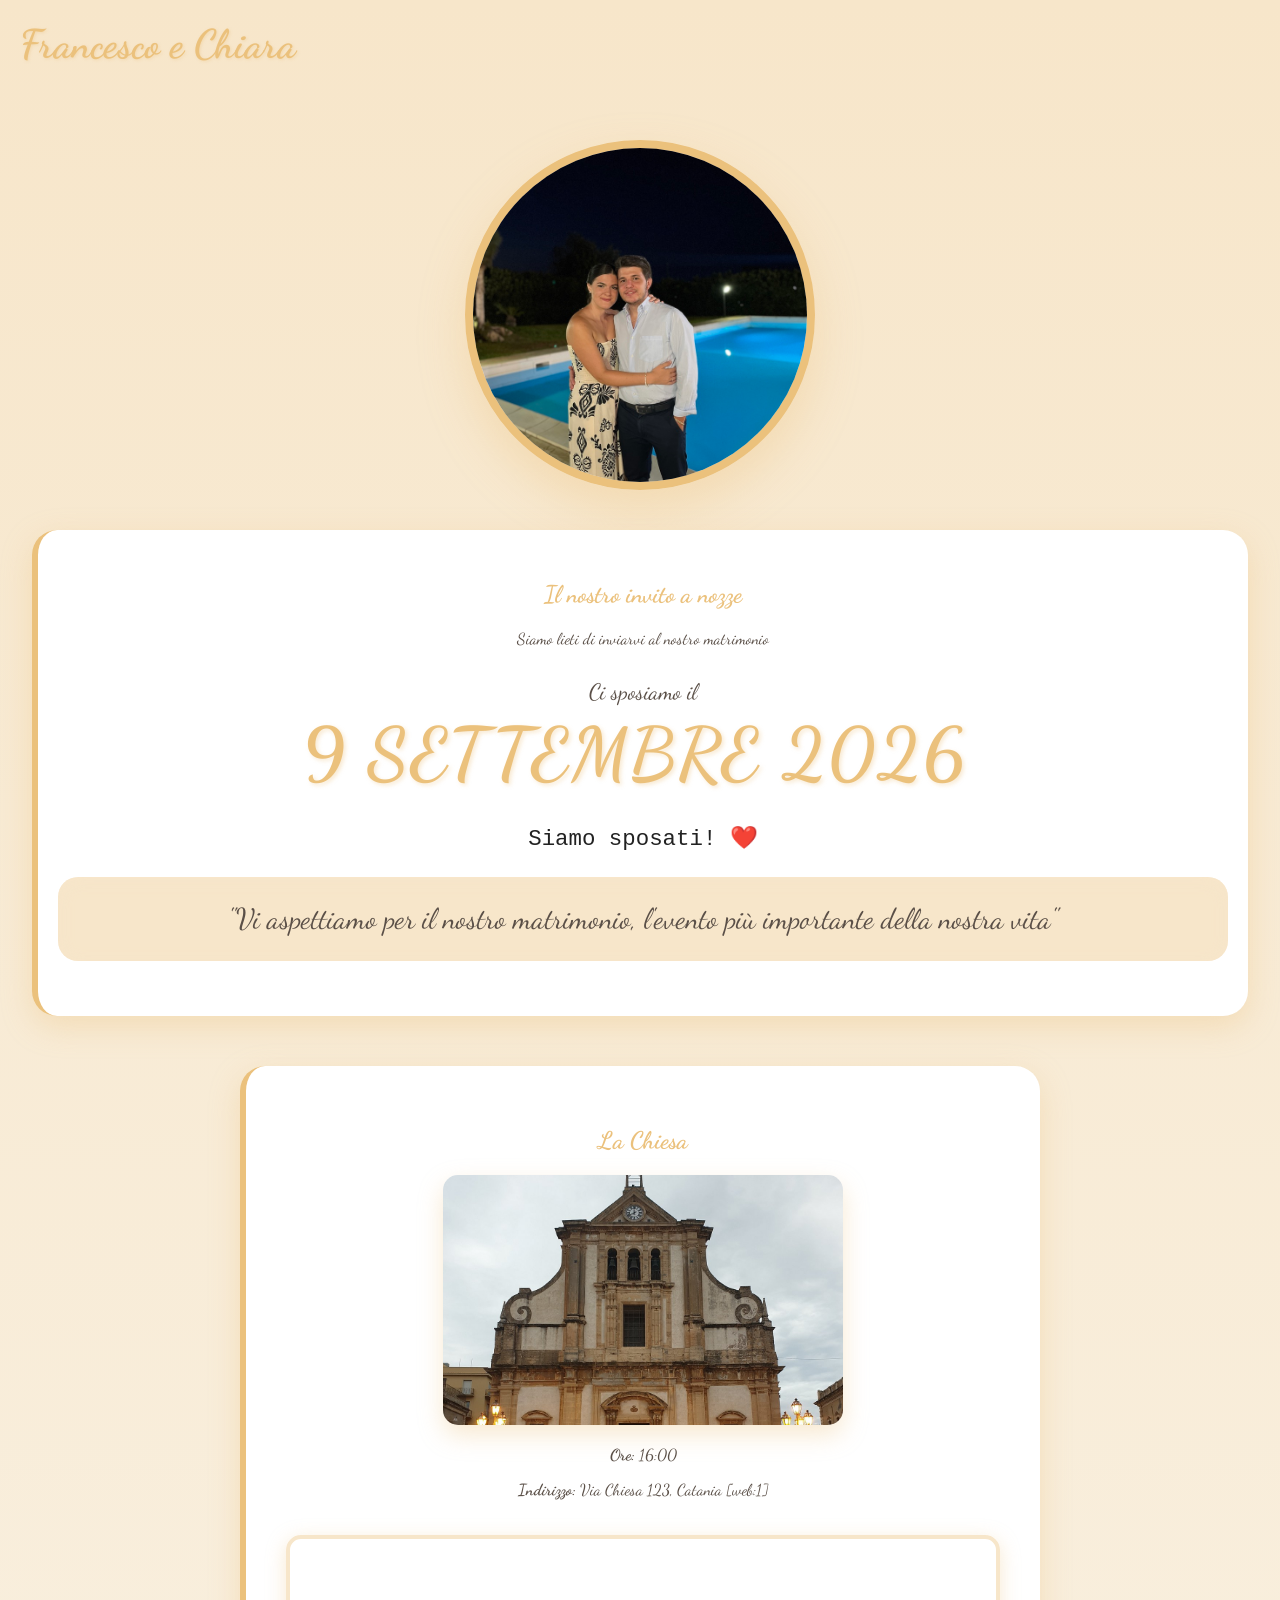
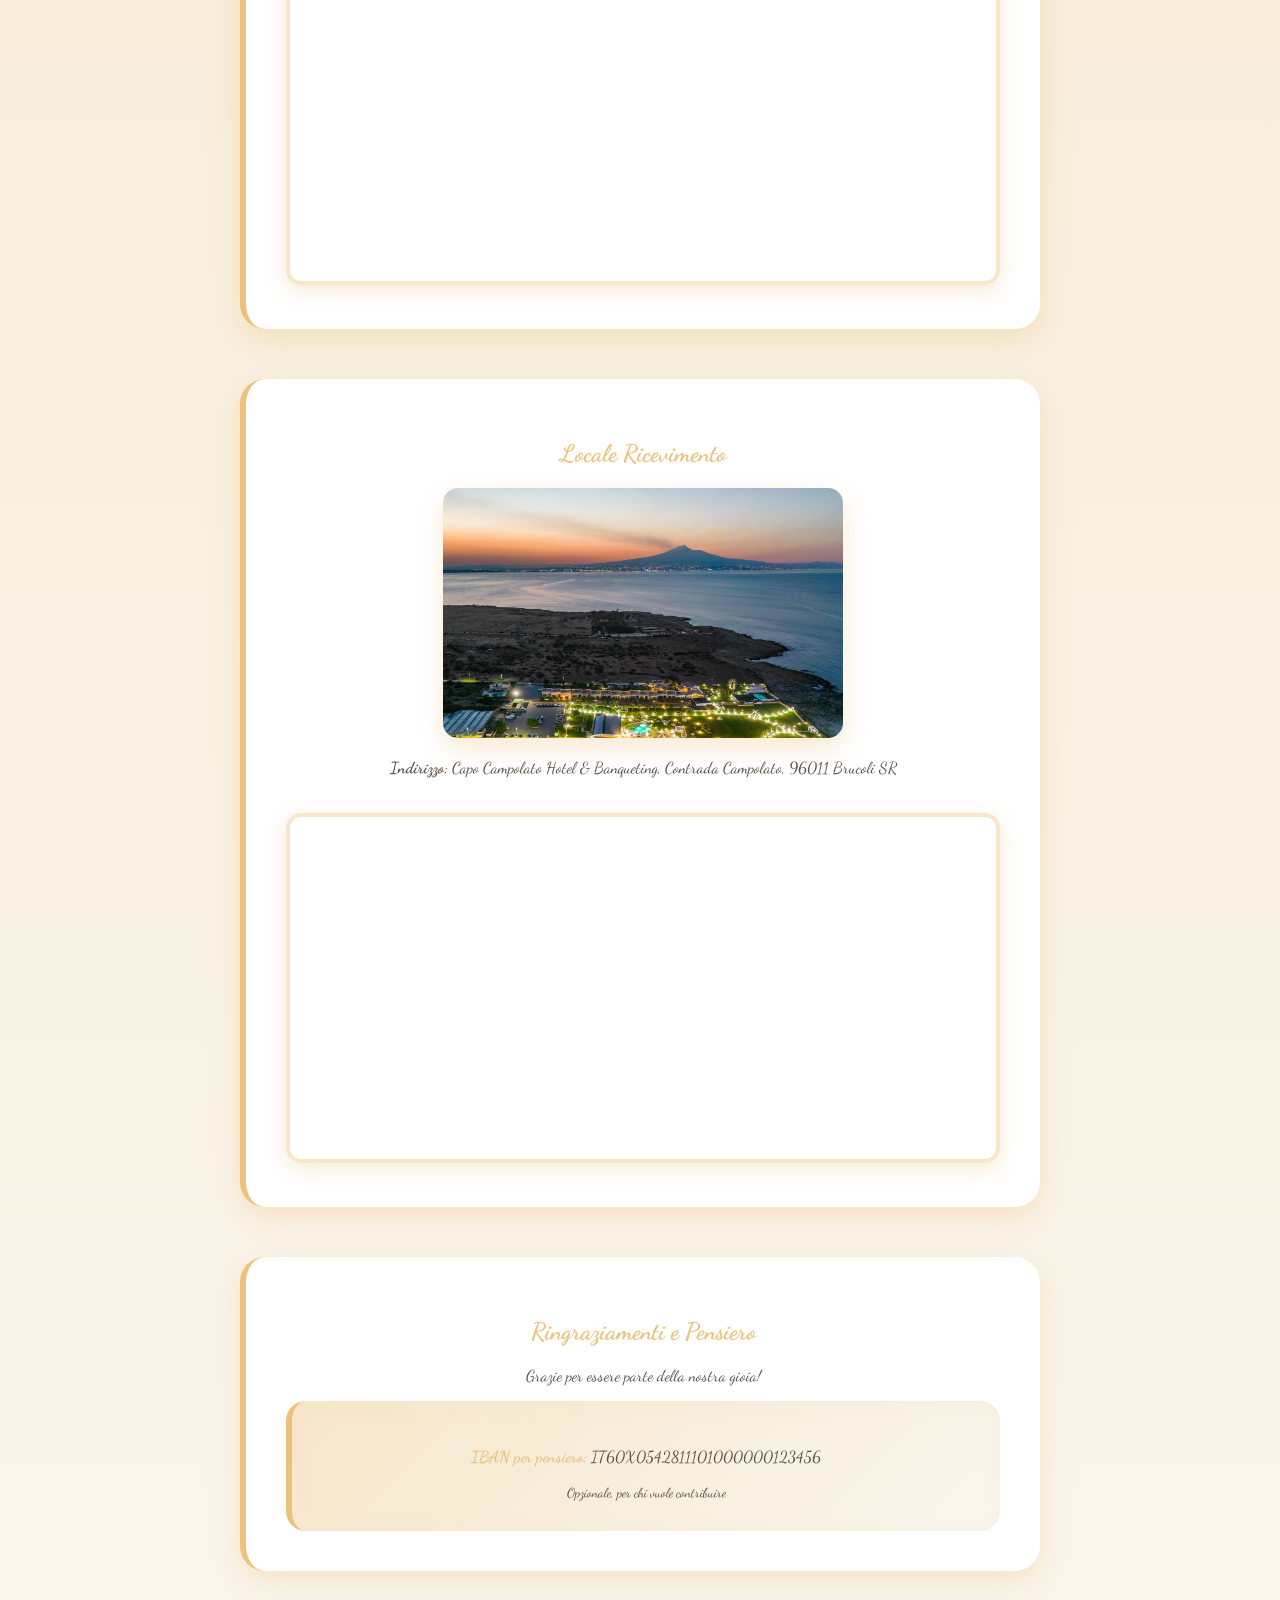
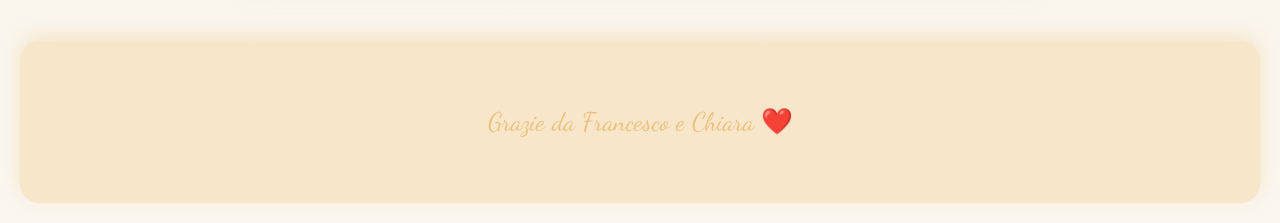
==== index.html @ 169781fb "fixato il countdown" ====
<!DOCTYPE html>
<html lang="it">
<head>
    <meta charset="UTF-8">
    <meta name="viewport" content="width=device-width, initial-scale=1.0">
    <title>Francesco & Chiara - Matrimonio 9 Settembre 2026</title>
    <link rel="stylesheet" href="css/style.css">
    <link href="https://fonts.googleapis.com/css2?family=Dancing+Script:wght@400;700&display=swap" rel="stylesheet">
</head>
<body>


    <!-- Header -->
    <header>
        <h1 class="names">Francesco e Chiara</h1>
        <img src="images/frachia.jpg" alt="Francesco e Chiara" class="hero-photo">
    </header>

    <!-- Invito -->
<section class="invito">
    <h2>Il nostro invito a nozze</h2>
    <p>Siamo lieti di inviarvi al nostro matrimonio</p>
    <div class="data-grande">
        <p class="data-main">Ci sposiamo il</p>
        <p class="data-evidenza">9 SETTEMBRE 2026</p>
    </div><div id="countdown-container" class="countdown-dark"></div>
</div>

    <p class="frase-effetto">"Vi aspettiamo per il nostro matrimonio, l'evento più importante della nostra vita"</p>
</section>

    <!-- Chiesa -->
    <section class="luogo">
        <h2>La Chiesa</h2>
        <img src="images/chiesaMadre.jpg" alt="Chiesa">
        <p><strong>Ore:</strong> 16:00</p> <!-- Cambia orario -->
        <p><strong>Indirizzo:</strong> Via Chiesa 123, Catania [web:1]</p>
        <iframe 
            src="https://www.google.com/maps/embed?pb=!1m18!1m12!1m3!1d3146.105!2d15.2196319!3d37.2299357!2m3!1f0!2f0!3f0!3m2!1i1024!2i768!4f13.1!3m3!1m2!1s0x1313c5a079e76727%3A0xaf90d38b91478a3b!2sDuomo%20di%20Augusta!5e0!3m2!1sit!2sit!4v1737560000000!5m2!1sit!2sit" 
            class="map" 
            allowfullscreen="" 
            loading="lazy" 
            referrerpolicy="no-referrer-when-downgrade">
        </iframe>
    </section>

    <!-- Ricevimento -->
<section class="luogo">
    <h2>Locale Ricevimento</h2>
    <img src="images/locale.png" alt="Capo Campolato Brucoli">
    <p><strong>Indirizzo:</strong> Capo Campolato Hotel & Banqueting, Contrada Campolato, 96011 Brucoli SR</p>
    <iframe 
    src="https://www.google.com/maps/embed?pb=!1m18!1m12!1m3!1d3159.845!2d15.21523!3d37.23782!2m3!1f0!2f0!3f0!3m2!1i1024!2i768!4f13.1!3m3!1m2!1s0x13132f5a5f8b2d3f%3A0xabcdef1234567890!2sContrada%20Campolato%2C%2096011%20Brucoli%20SR!5e0!3m2!1sit!2sit!4v1737563200000!5m2!1sit!2sit" 
    class="map" 
    allowfullscreen="" 
    loading="lazy" 
    referrerpolicy="no-referrer-when-downgrade">
</iframe>

</section>

    <!-- IBAN -->
    <section class="iban-section">
        <h2>Ringraziamenti e Pensiero</h2>
        <p>Grazie per essere parte della nostra gioia!</p>
        <div class="iban-box">
            <p><strong>IBAN per pensiero:</strong> IT60X0542811101000000123456</p> <!-- Il tuo IBAN -->
            <small>Opzionale, per chi vuole contribuire</small>
        </div>
    </section>

    <footer>
        <p>Grazie da Francesco e Chiara ❤️</p>
    </footer>

    <script src="js/script.js"></script>
</body>
</html>
---- css/style.css ----
:root {
  --primary-gold: #EBC17C;
  --champagne-bg: #F7E6CA;
  --white-pure: #FFFFFF;
  --neutral-light: #FAF7F0;
  --shadow-gold: rgba(235,193,124,0.35);
  --dark-gold: #B8945F;
  --text-dark: #5A4F47;

  /* Countdown dark (stile digitale) */
  --cd-bg: #0f1418;
  --cd-card: #1a2127;
  --cd-card-top: #202a31;
  --cd-line: rgba(255,255,255,0.10);
  --cd-text: #f3f6f8;
  --cd-muted: rgba(243,246,248,0.75);
  --cd-shadow: rgba(0,0,0,0.45);
}

* { box-sizing: border-box; }

body {
  font-family: 'Dancing Script', cursive;
  text-align: center;
  background: linear-gradient(to bottom, var(--champagne-bg), var(--neutral-light));
  margin: 0;
  padding: 20px;
  color: var(--text-dark);
}

/* Header */
.names {
  position: absolute;
  top: 20px;
  left: 20px;
  font-size: 2.5em;
  color: var(--primary-gold);
  margin: 0;
  text-shadow: 1px 1px 3px var(--shadow-gold);
}

.hero-photo {
  width: 350px;
  height: 350px;
  aspect-ratio: 1 / 1;
  object-fit: cover;
  object-position: center center;
  border-radius: 50%;
  border: 8px solid var(--primary-gold);
  box-shadow: 0 20px 45px var(--shadow-gold);
  margin: 120px auto 40px;
  display: block;
}

/* Sections */
section {
  margin: 50px auto;
  padding: 40px;
  background: var(--white-pure);
  border-radius: 25px;
  box-shadow: 0 10px 30px var(--shadow-gold);
  max-width: 800px;
  border-left: 6px solid var(--primary-gold);
}

h1, h2 {
  color: var(--primary-gold);
  font-weight: 700;
}

.invito {
  max-width: 95vw;
  padding: 30px 20px;
  margin: 0 auto;
  overflow-wrap: break-word;
}

/* Frase */
.frase-effetto {
  font-size: 1.8em;
  color: var(--text-dark);
  background: var(--champagne-bg);
  padding: 25px;
  border-radius: 20px;
  margin: 25px 0;
  box-shadow: inset 0 3px 15px rgba(247,230,202,0.4);
}

/* Data grande */
.data-grande { margin: 30px 0; }

.data-main {
  font-size: 1.4em;
  margin: 0 0 10px 0;
  color: var(--text-dark);
}

.data-evidenza {
  font-size: clamp(2.2em, 7.5vw, 4.5em);
  font-weight: 700;
  color: var(--primary-gold);
  margin: 0;
  text-shadow: 2px 2px 4px var(--shadow-gold);
  letter-spacing: 2px;
  line-height: 1.1;
  max-width: 90vw;
}

/* Map + immagini luoghi */
.map {
  width: 100%;
  height: 350px;
  border: 4px solid var(--champagne-bg);
  border-radius: 15px;
  margin-top: 20px;
  box-shadow: 0 5px 20px var(--shadow-gold);
}

.luogo img {
  width: 100%;
  max-width: 400px;
  height: 250px;
  object-fit: cover;
  object-position: top;
  border-radius: 15px;
  box-shadow: 0 10px 25px var(--shadow-gold);
  margin: 20px auto;
  display: block;
}

/* IBAN */
.iban-box {
  background: linear-gradient(135deg, var(--champagne-bg), var(--neutral-light));
  padding: 30px;
  border-radius: 20px;
  border-left: 6px solid var(--primary-gold);
  box-shadow: inset 0 3px 15px rgba(247,230,202,0.5);
}
.iban-box strong { color: var(--primary-gold); }

/* Footer */
footer {
  margin-top: 70px;
  padding: 40px;
  color: var(--primary-gold);
  font-size: 1.6em;
  background: var(--champagne-bg);
  border-radius: 20px;
  box-shadow: 0 -5px 20px var(--shadow-gold);
}

/* Bottoni generici */
button {
  padding: 18px 45px;
  background: linear-gradient(135deg, var(--primary-gold), var(--dark-gold));
  color: var(--white-pure);
  border: none;
  border-radius: 12px;
  font-size: 1.3em;
  cursor: pointer;
  box-shadow: 0 8px 25px var(--shadow-gold);
  transition: all 0.3s ease;
  font-family: inherit;
}
button:hover {
  transform: translateY(-3px);
  box-shadow: 0 12px 35px var(--shadow-gold);
}

/* ===================== */
/* COUNTDOWN DIGITALE DARK */
/* ===================== */

.countdown-dark {
  display: flex;
  justify-content: center;
  align-items: flex-start;
  gap: 26px;
  margin: 28px auto 8px;
  flex-wrap: wrap;
}

.cd-unit {
  text-align: center;
  min-width: 120px;
}

.cd-label {
  margin-top: 10px;
  font-family: "Courier New", monospace;
  letter-spacing: 2px;
  font-size: 0.95em;
  color: var(--cd-muted);
  text-transform: uppercase;
}

.cd-card {
  width: clamp(120px, 22vw, 170px);
  height: clamp(90px, 15vw, 120px);
  background: var(--cd-card);
  border-radius: 10px;
  box-shadow: 0 14px 30px var(--cd-shadow);
  position: relative;
  overflow: hidden;
  border: 1px solid rgba(255,255,255,0.06);
}

.cd-card::after{
  content: "";
  position: absolute;
  left: 10px;
  right: 10px;
  top: 50%;
  height: 2px;
  background: var(--cd-line);
  transform: translateY(-1px);
  border-radius: 2px;
}

/* top/bottom halves */
.cd-half {
  height: 50%;
  overflow: hidden;
  position: relative;
  display: block;
}

.cd-top { background: linear-gradient(to bottom, var(--cd-card-top), var(--cd-card)); }
.cd-bottom { background: var(--cd-card); }

/* numero: stesso testo in entrambe, “tagliato” a metà */
.cd-num {
  position: absolute;
  left: 50%;
  transform: translateX(-50%);
  font-family: "Courier New", monospace;
  font-weight: 900;
  font-variant-numeric: tabular-nums;
  color: var(--cd-text);
  text-shadow: 0 2px 0 rgba(0,0,0,0.55);
  font-size: clamp(48px, 9vw, 72px);
  line-height: 1;
  white-space: nowrap;
}

.cd-top .cd-num {
  top: 100%;                 /* centro “virtuale” del box */
  transform: translate(-50%, -50%);
}

.cd-bottom .cd-num {
  top: 0%;
  transform: translate(-50%, -50%);
}

/* separatore tipo “:” */
.cd-sep {
  font-family: "Courier New", monospace;
  font-weight: 900;
  font-size: clamp(36px, 6vw, 52px);
  color: rgba(255,255,255,0.35);
  line-height: 1;
  padding-top: 26px;
  user-select: none;
}

@media (max-width: 768px) {
  .names { position: static; margin-bottom: 25px; font-size: 2.2em; }
  section { padding: 30px 20px; margin: 35px 15px; }
  .countdown-dark { gap: 16px; }
  .cd-unit { min-width: 140px; }
  .cd-sep { display: none; } /* su mobile spesso meglio senza separatori */
}
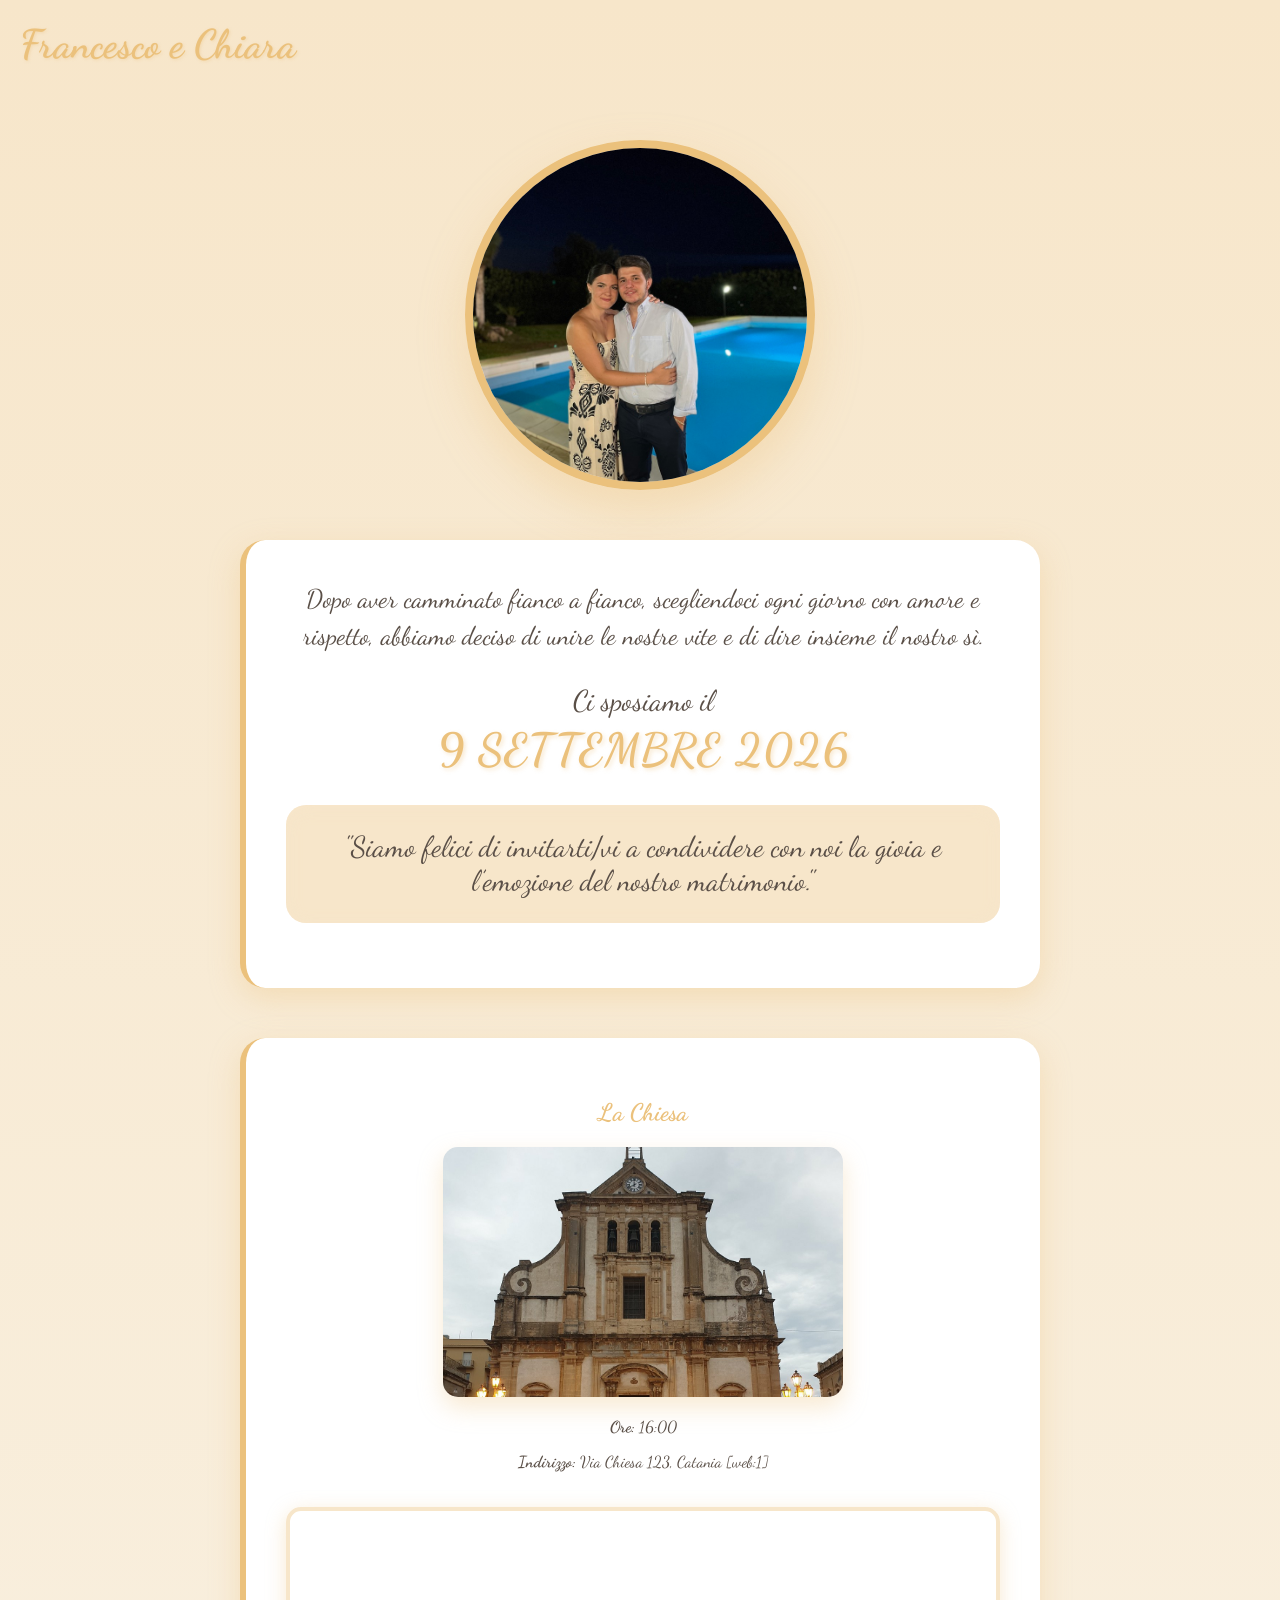
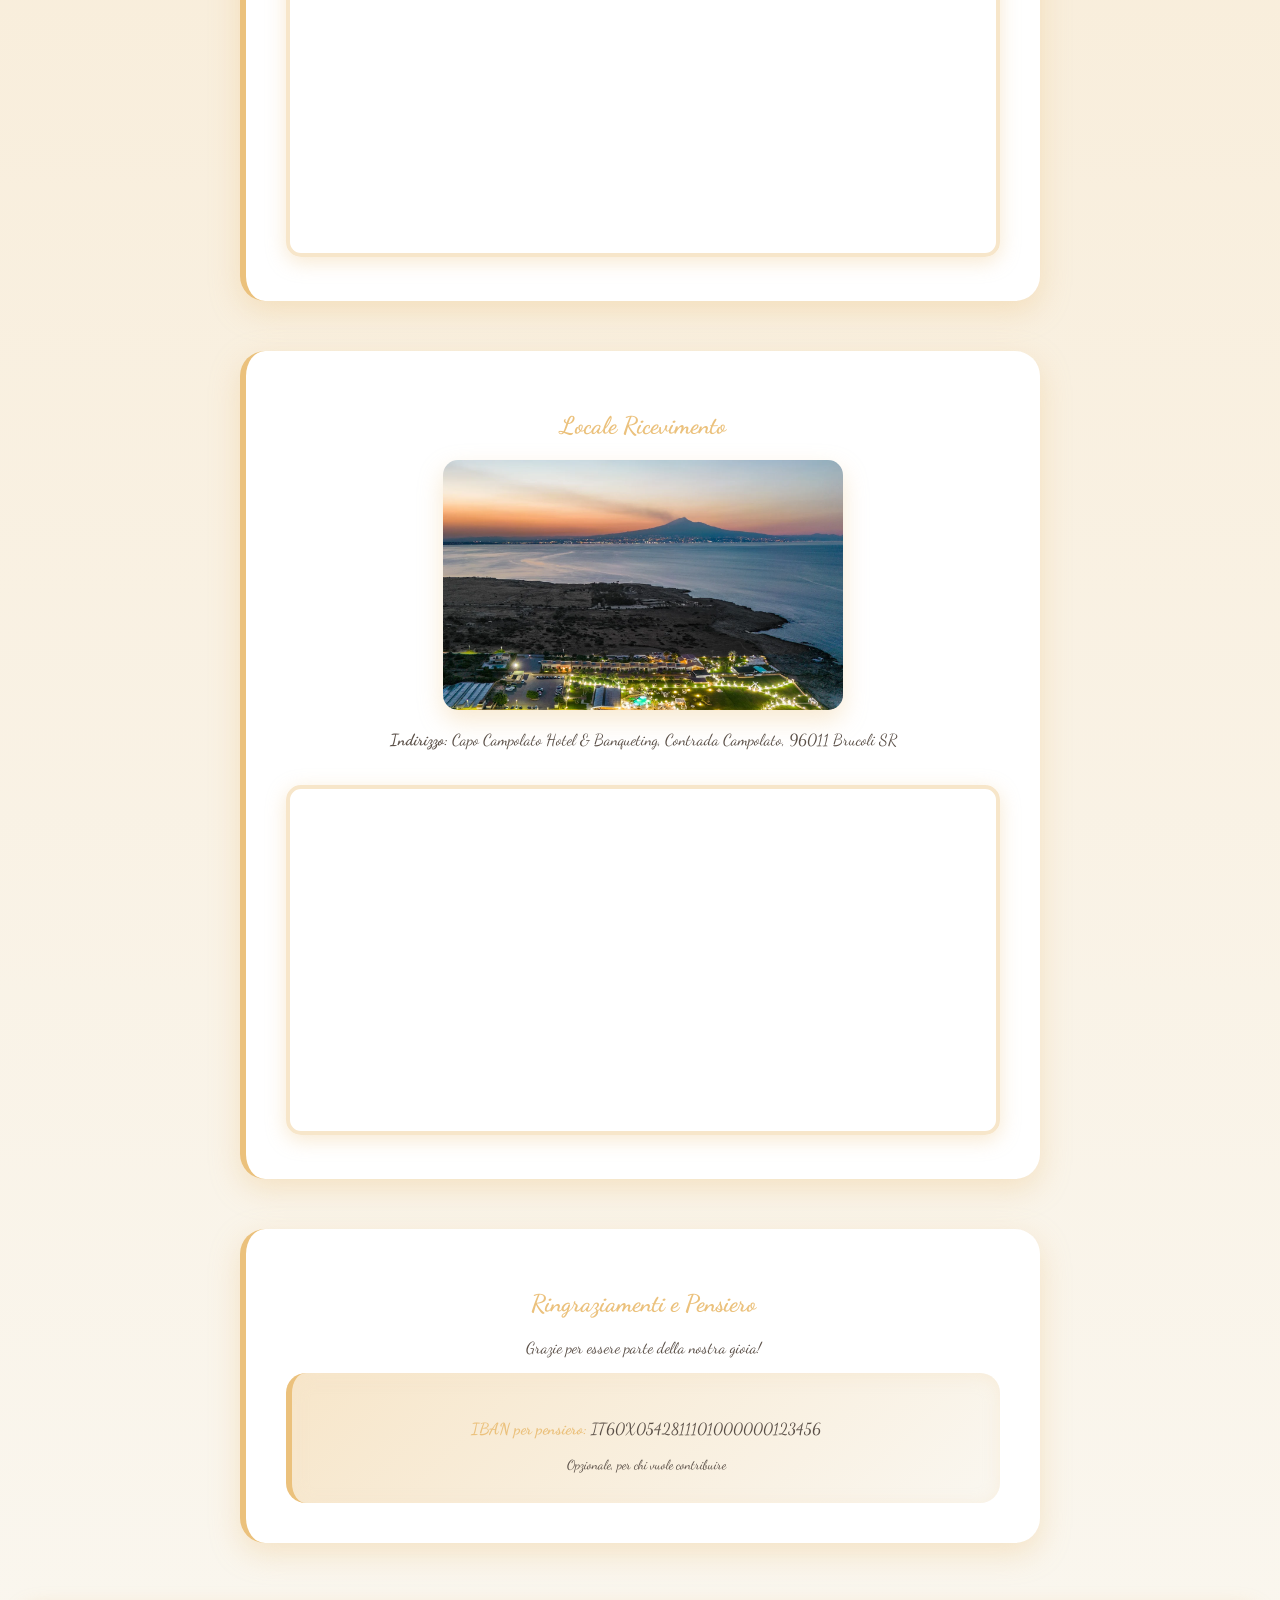
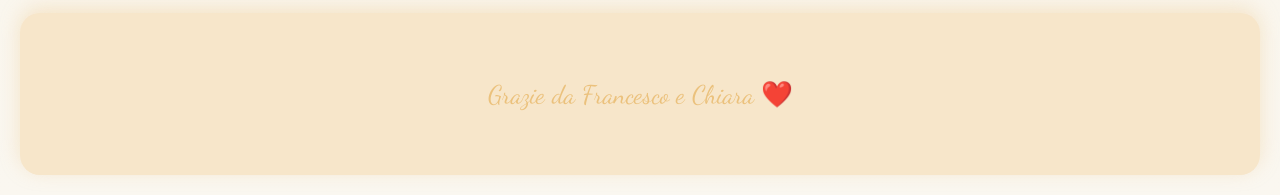
==== commit 805c04db: "rimosso il coiunt down e sistemato il test o" ====
--- a/index.html
+++ b/index.html
@@ -18,15 +18,18 @@
 
     <!-- Invito -->
 <section class="invito">
-    <h2>Il nostro invito a nozze</h2>
-    <p>Siamo lieti di inviarvi al nostro matrimonio</p>
+    <p>Dopo aver camminato fianco a fianco,
+scegliendoci ogni giorno con amore e rispetto,
+abbiamo deciso di unire le nostre vite
+e di dire insieme il nostro sì.
+</p>
     <div class="data-grande">
         <p class="data-main">Ci sposiamo il</p>
         <p class="data-evidenza">9 SETTEMBRE 2026</p>
-    </div><div id="countdown-container" class="countdown-dark"></div>
 </div>
 
-    <p class="frase-effetto">"Vi aspettiamo per il nostro matrimonio, l'evento più importante della nostra vita"</p>
+    <p class="frase-effetto">"Siamo felici di invitarti/vi a condividere con noi
+la gioia e l’emozione del nostro matrimonio."</p>
 </section>
 
     <!-- Chiesa -->
--- a/css/style.css
+++ b/css/style.css
@@ -6,15 +6,6 @@
   --shadow-gold: rgba(235,193,124,0.35);
   --dark-gold: #B8945F;
   --text-dark: #5A4F47;
-
-  /* Countdown dark (stile digitale) */
-  --cd-bg: #0f1418;
-  --cd-card: #1a2127;
-  --cd-card-top: #202a31;
-  --cd-line: rgba(255,255,255,0.10);
-  --cd-text: #f3f6f8;
-  --cd-muted: rgba(243,246,248,0.75);
-  --cd-shadow: rgba(0,0,0,0.45);
 }
 
 * { box-sizing: border-box; }
@@ -68,11 +59,30 @@
   font-weight: 700;
 }
 
-.invito {
-  max-width: 95vw;
-  padding: 30px 20px;
-  margin: 0 auto;
+/* Invito: se vuoi uguale alle altre sezioni, puoi anche cancellare questo blocco */
+.invito{
+  max-width: 800px;     /* uguale a section */
+  margin: 50px auto;    /* uguale a section */
+  padding: 40px;        /* uguale a section */
   overflow-wrap: break-word;
+}
+/* Prima frase dell’invito più grande */
+.invito > p:first-of-type {
+  font-size: clamp(1.15em, 2.2vw, 1.6em);
+  line-height: 1.45;
+  margin-top: 0;
+  margin-bottom: 22px;
+}
+
+.invito .data-main {
+  font-size: clamp(1.3em, 2.6vw, 1.8em);
+  margin-bottom: 8px;
+}
+
+/* Giorno più piccolo */
+.invito .data-evidenza {
+  font-size: clamp(1.6em, 4.6vw, 2.8em);
+  letter-spacing: 1px;
 }
 
 /* Frase */
@@ -167,107 +177,8 @@
   box-shadow: 0 12px 35px var(--shadow-gold);
 }
 
-/* ===================== */
-/* COUNTDOWN DIGITALE DARK */
-/* ===================== */
-
-.countdown-dark {
-  display: flex;
-  justify-content: center;
-  align-items: flex-start;
-  gap: 26px;
-  margin: 28px auto 8px;
-  flex-wrap: wrap;
-}
-
-.cd-unit {
-  text-align: center;
-  min-width: 120px;
-}
-
-.cd-label {
-  margin-top: 10px;
-  font-family: "Courier New", monospace;
-  letter-spacing: 2px;
-  font-size: 0.95em;
-  color: var(--cd-muted);
-  text-transform: uppercase;
-}
-
-.cd-card {
-  width: clamp(120px, 22vw, 170px);
-  height: clamp(90px, 15vw, 120px);
-  background: var(--cd-card);
-  border-radius: 10px;
-  box-shadow: 0 14px 30px var(--cd-shadow);
-  position: relative;
-  overflow: hidden;
-  border: 1px solid rgba(255,255,255,0.06);
-}
-
-.cd-card::after{
-  content: "";
-  position: absolute;
-  left: 10px;
-  right: 10px;
-  top: 50%;
-  height: 2px;
-  background: var(--cd-line);
-  transform: translateY(-1px);
-  border-radius: 2px;
-}
-
-/* top/bottom halves */
-.cd-half {
-  height: 50%;
-  overflow: hidden;
-  position: relative;
-  display: block;
-}
-
-.cd-top { background: linear-gradient(to bottom, var(--cd-card-top), var(--cd-card)); }
-.cd-bottom { background: var(--cd-card); }
-
-/* numero: stesso testo in entrambe, “tagliato” a metà */
-.cd-num {
-  position: absolute;
-  left: 50%;
-  transform: translateX(-50%);
-  font-family: "Courier New", monospace;
-  font-weight: 900;
-  font-variant-numeric: tabular-nums;
-  color: var(--cd-text);
-  text-shadow: 0 2px 0 rgba(0,0,0,0.55);
-  font-size: clamp(48px, 9vw, 72px);
-  line-height: 1;
-  white-space: nowrap;
-}
-
-.cd-top .cd-num {
-  top: 100%;                 /* centro “virtuale” del box */
-  transform: translate(-50%, -50%);
-}
-
-.cd-bottom .cd-num {
-  top: 0%;
-  transform: translate(-50%, -50%);
-}
-
-/* separatore tipo “:” */
-.cd-sep {
-  font-family: "Courier New", monospace;
-  font-weight: 900;
-  font-size: clamp(36px, 6vw, 52px);
-  color: rgba(255,255,255,0.35);
-  line-height: 1;
-  padding-top: 26px;
-  user-select: none;
-}
-
 @media (max-width: 768px) {
   .names { position: static; margin-bottom: 25px; font-size: 2.2em; }
   section { padding: 30px 20px; margin: 35px 15px; }
-  .countdown-dark { gap: 16px; }
-  .cd-unit { min-width: 140px; }
-  .cd-sep { display: none; } /* su mobile spesso meglio senza separatori */
+  .data-evidenza { letter-spacing: 1px; }
 }
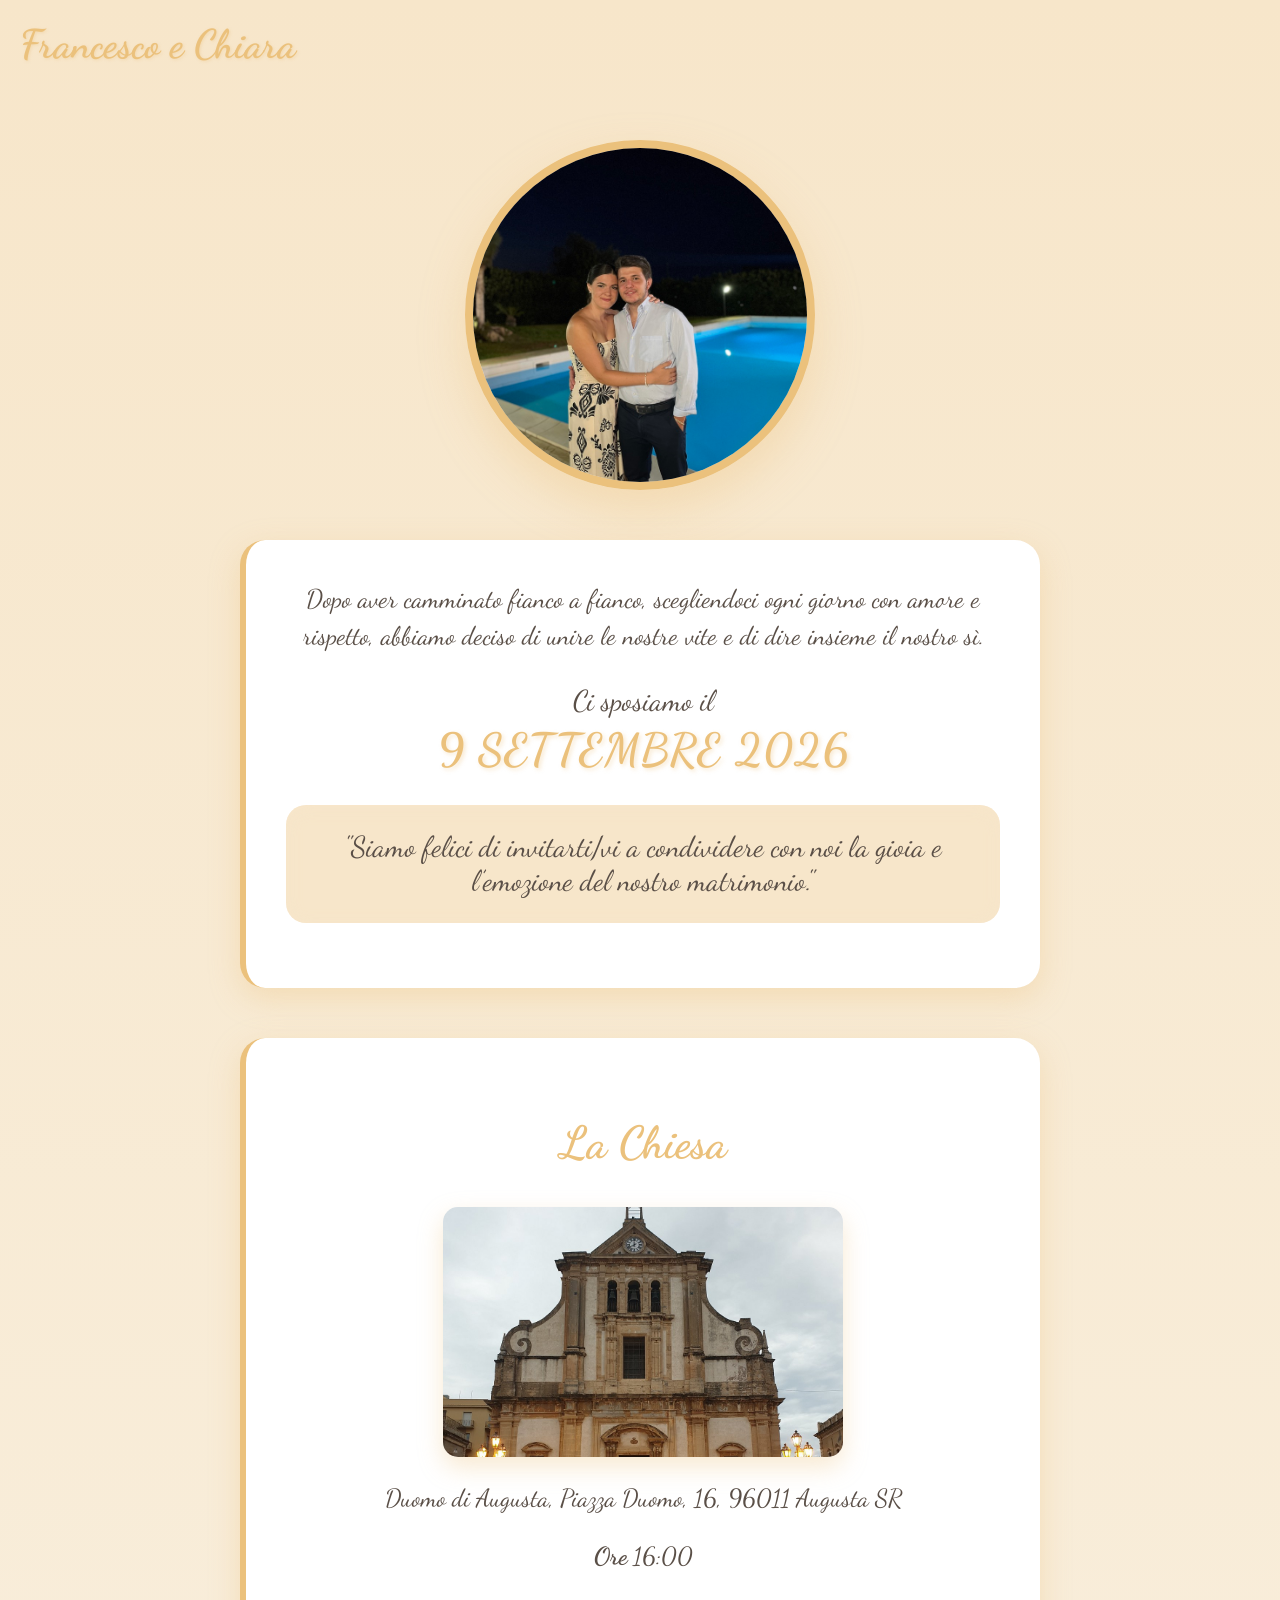
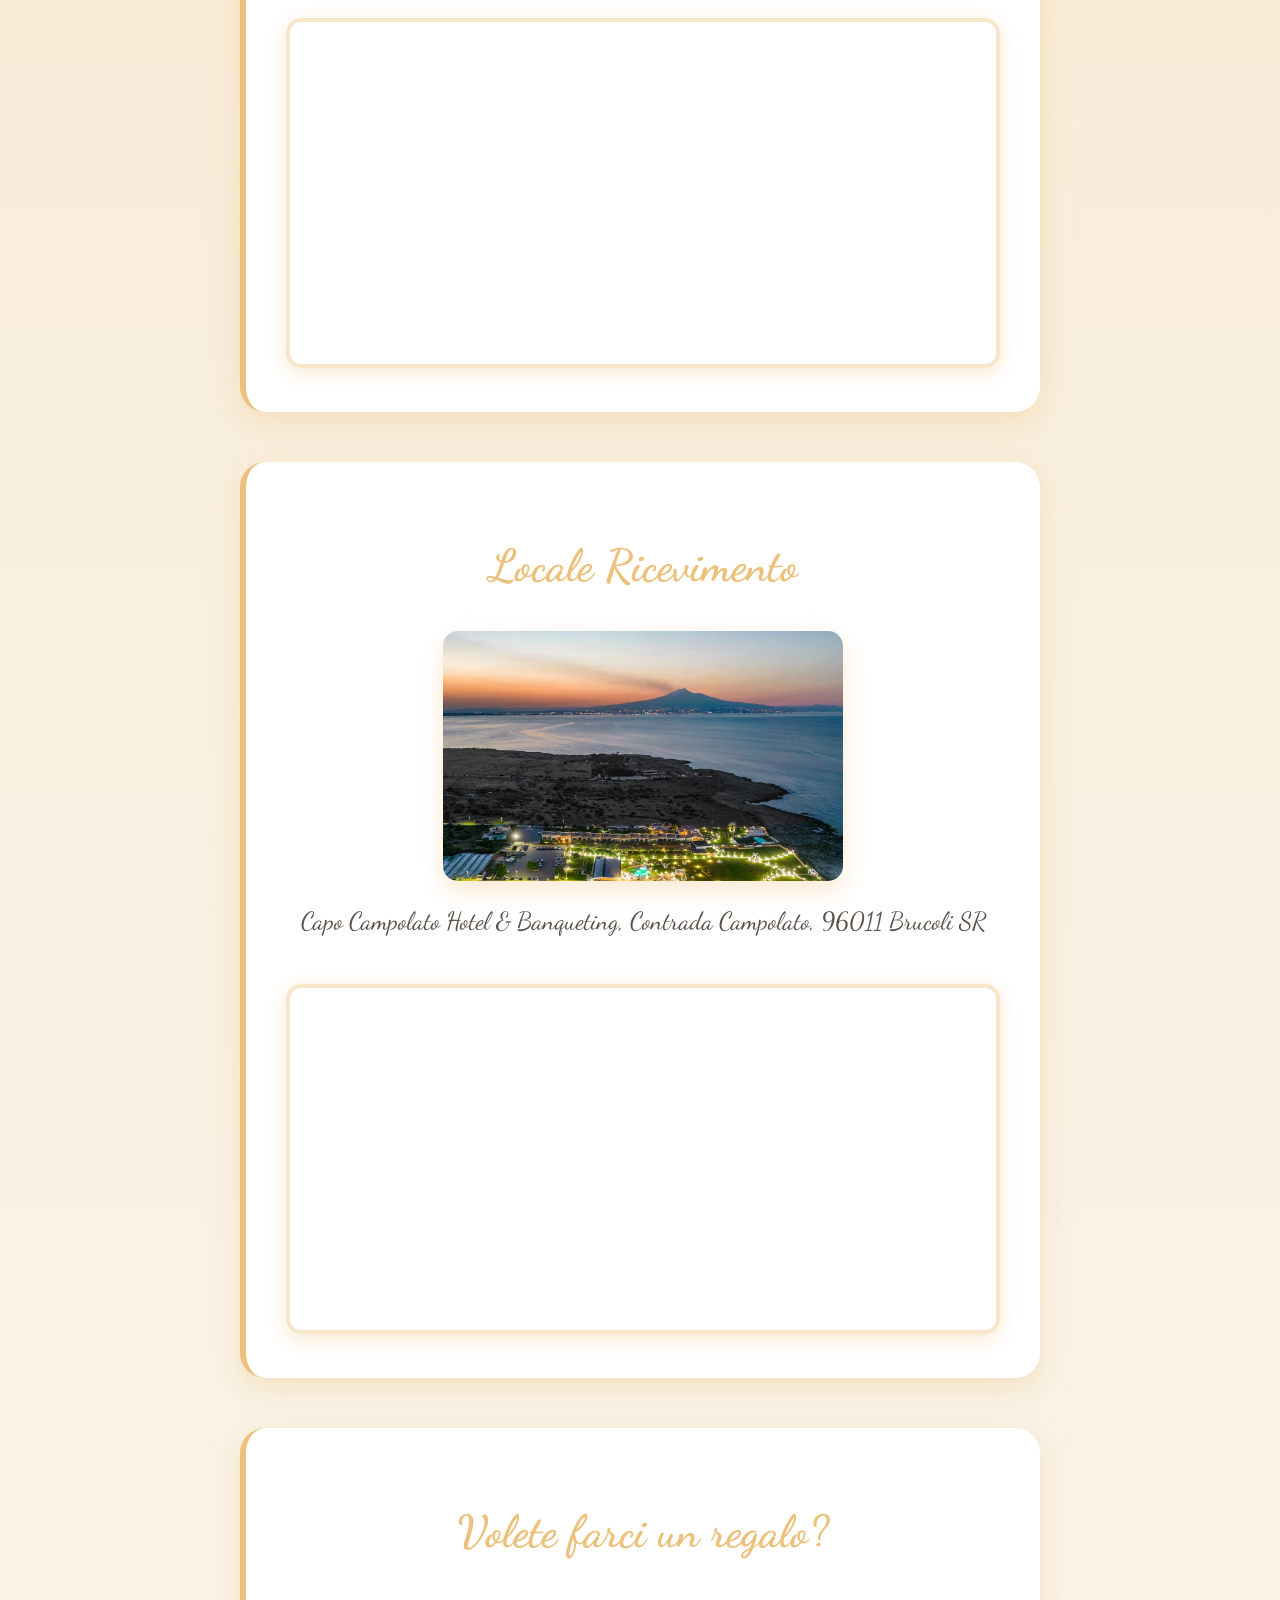
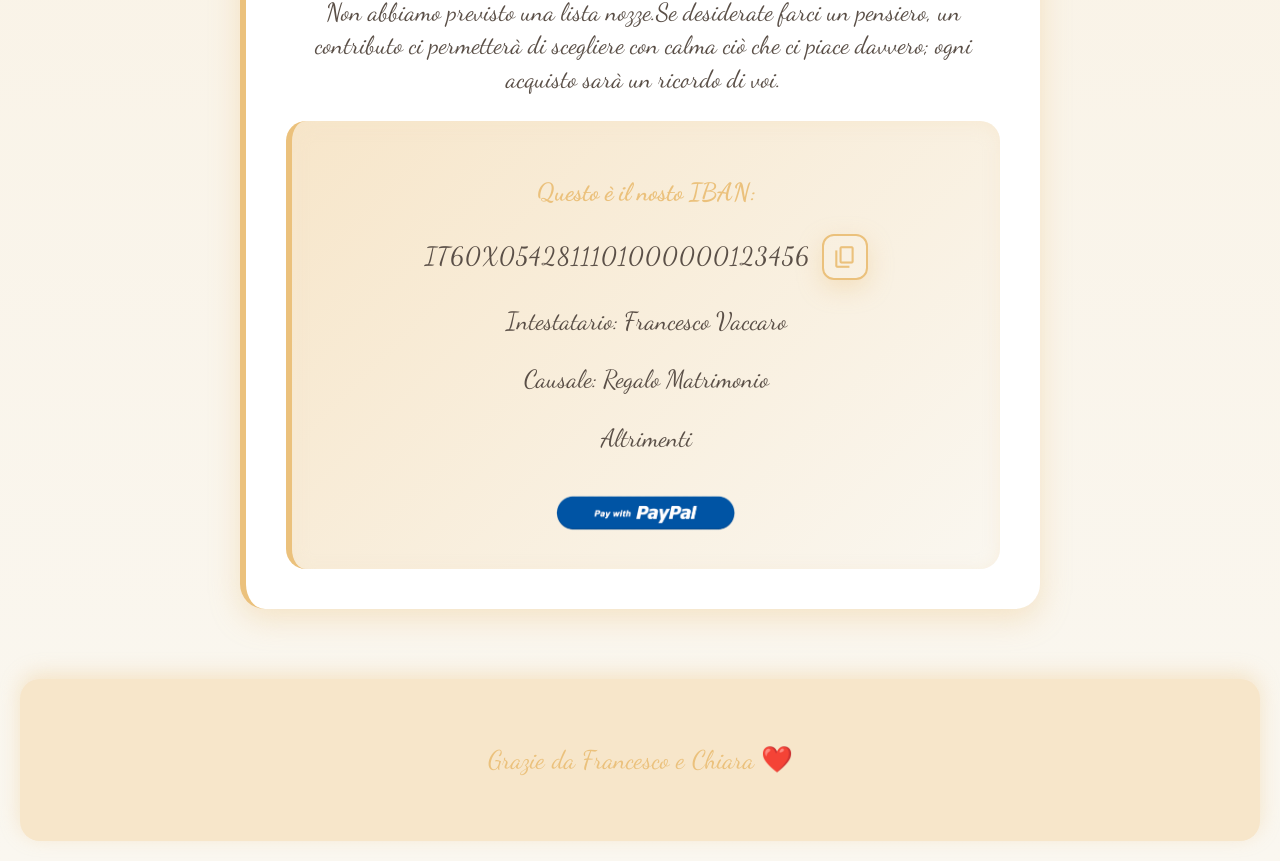
==== commit c0df8549: "perfetto cambiare solo iban" ====
--- a/index.html
+++ b/index.html
@@ -6,6 +6,8 @@
     <title>Francesco & Chiara - Matrimonio 9 Settembre 2026</title>
     <link rel="stylesheet" href="css/style.css">
     <link href="https://fonts.googleapis.com/css2?family=Dancing+Script:wght@400;700&display=swap" rel="stylesheet">
+    <link rel="stylesheet" href="https://fonts.googleapis.com/css2?family=Material+Symbols+Outlined:opsz,wght,FILL,GRAD@24,400,0,0" />
+
 </head>
 <body>
 
@@ -36,8 +38,9 @@
     <section class="luogo">
         <h2>La Chiesa</h2>
         <img src="images/chiesaMadre.jpg" alt="Chiesa">
-        <p><strong>Ore:</strong> 16:00</p> <!-- Cambia orario -->
-        <p><strong>Indirizzo:</strong> Via Chiesa 123, Catania [web:1]</p>
+        <p>Duomo di Augusta, Piazza Duomo, 16, 96011 Augusta SR</p>
+        <p><strong>Ore</strong> 16:00</p> <!-- Cambia orario -->
+       
         <iframe 
             src="https://www.google.com/maps/embed?pb=!1m18!1m12!1m3!1d3146.105!2d15.2196319!3d37.2299357!2m3!1f0!2f0!3f0!3m2!1i1024!2i768!4f13.1!3m3!1m2!1s0x1313c5a079e76727%3A0xaf90d38b91478a3b!2sDuomo%20di%20Augusta!5e0!3m2!1sit!2sit!4v1737560000000!5m2!1sit!2sit" 
             class="map" 
@@ -51,7 +54,7 @@
 <section class="luogo">
     <h2>Locale Ricevimento</h2>
     <img src="images/locale.png" alt="Capo Campolato Brucoli">
-    <p><strong>Indirizzo:</strong> Capo Campolato Hotel & Banqueting, Contrada Campolato, 96011 Brucoli SR</p>
+    <p>Capo Campolato Hotel & Banqueting, Contrada Campolato, 96011 Brucoli SR</p>
     <iframe 
     src="https://www.google.com/maps/embed?pb=!1m18!1m12!1m3!1d3159.845!2d15.21523!3d37.23782!2m3!1f0!2f0!3f0!3m2!1i1024!2i768!4f13.1!3m3!1m2!1s0x13132f5a5f8b2d3f%3A0xabcdef1234567890!2sContrada%20Campolato%2C%2096011%20Brucoli%20SR!5e0!3m2!1sit!2sit!4v1737563200000!5m2!1sit!2sit" 
     class="map" 
@@ -64,12 +67,31 @@
 
     <!-- IBAN -->
     <section class="iban-section">
-        <h2>Ringraziamenti e Pensiero</h2>
-        <p>Grazie per essere parte della nostra gioia!</p>
+        <h2>Volete farci un regalo?</h2>  
+              <p>Non abbiamo previsto una lista nozze.Se desiderate farci un pensiero, un contributo ci permetterà di scegliere con calma ciò che ci piace davvero; ogni acquisto sarà un ricordo di voi.</p>
         <div class="iban-box">
-            <p><strong>IBAN per pensiero:</strong> IT60X0542811101000000123456</p> <!-- Il tuo IBAN -->
-            <small>Opzionale, per chi vuole contribuire</small>
+            <p><strong>Questo è il nosto IBAN:</strong> </p>
+       <div class="iban-row">
+  <p class="iban" id="ibanValue">IT60X0542811101000000123456</p>
+
+  <button type="button"
+          class="copy-iban-btn"
+          data-copy="#ibanValue"
+          aria-label="Copia IBAN">
+    <span class="material-symbols-outlined" aria-hidden="true">content_copy</span>
+  </button>
+</div>
+
+            <p>Intestatario: Francesco Vaccaro</p>
+            <p>Causale: Regalo Matrimonio</p> <!-- Il tuo IBAN -->
+            <p> Altrimenti </p>
+  <a class="paypal-btn" href="https://www.paypal.me/francescovaccaro14" target="_blank" rel="noopener">
+    <img src="images/paypalpng.png" alt="Regalo con PayPal">
+  </a>
+
         </div>
+
+    
     </section>
 
     <footer>
--- a/css/style.css
+++ b/css/style.css
@@ -136,6 +136,27 @@
   box-shadow: 0 10px 25px var(--shadow-gold);
   margin: 20px auto;
   display: block;
+}
+/* Titolo sezione (La Chiesa / Locale Ricevimento) più grande */
+section.luogo h2{
+  font-size: clamp(2.0em, 4vw, 2.8em);
+}
+
+/* Tutti i paragrafi (compresi Ore/Indirizzo) più grandi */
+section.luogo p{
+  font-size: clamp(1.2em, 2.2vw, 1.55em);
+  line-height: 1.35;
+}
+
+/* Titolo IBAN grande come “La Chiesa” */
+section.iban-section h2{
+  font-size: clamp(2.0em, 4vw, 2.8em);
+}
+
+/* Testi IBAN grandi come i p delle sezioni luogo */
+section.iban-section p{
+  font-size: clamp(1.2em, 2.2vw, 1.55em);
+  line-height: 1.35;
 }
 
 /* IBAN */
@@ -176,6 +197,70 @@
   transform: translateY(-3px);
   box-shadow: 0 12px 35px var(--shadow-gold);
 }
+.iban-box .paypal-btn{
+  display: inline-flex;         /* non a tutta larghezza */
+  justify-content: center;
+  align-items: center;
+  width: auto;                  /* prima 100% */
+  margin: 12px auto 0;
+  text-decoration: none;
+}
+
+/* Spazio sopra il bottone PayPal (opzionale ma aiuta) */
+.iban-box .paypal-btn img{
+  display: block;
+  width: clamp(120px, 36vw, 180px); /* regola la dimensione */
+  height: auto;                      /* mantiene proporzioni */
+}
+.iban-row{
+  display: flex;
+  align-items: center;
+  justify-content: center;
+  gap: 12px;
+  flex-wrap: wrap;
+}
+
+/* evita overflow dell’IBAN su mobile */
+.iban{
+  overflow-wrap: anywhere;
+  word-break: break-word;
+  text-align: center;
+  letter-spacing: 1px;
+  margin: 0;
+}
+
+/* bottone icona trasparente */
+.copy-iban-btn{
+  width: 46px;
+  height: 46px;
+  padding: 0;
+  border-radius: 12px;
+  border: 2px solid var(--primary-gold);
+  background: transparent;
+  color: var(--primary-gold);
+  display: inline-flex;
+  align-items: center;
+  justify-content: center;
+  cursor: pointer;
+  transition: transform .15s ease, background .25s ease, color .25s ease, box-shadow .25s ease;
+}
+
+.copy-iban-btn:hover{ transform: translateY(-1px); }
+
+.copy-iban-btn .material-symbols-outlined{
+  font-size: 26px;
+  line-height: 1;
+}
+
+/* stato “copiato”: dorato */
+.copy-iban-btn.is-copied{
+  background: linear-gradient(135deg, var(--primary-gold), var(--dark-gold));
+  color: var(--white-pure);
+  box-shadow: 0 8px 25px var(--shadow-gold);
+}
+
+
+
 
 @media (max-width: 768px) {
   .names { position: static; margin-bottom: 25px; font-size: 2.2em; }
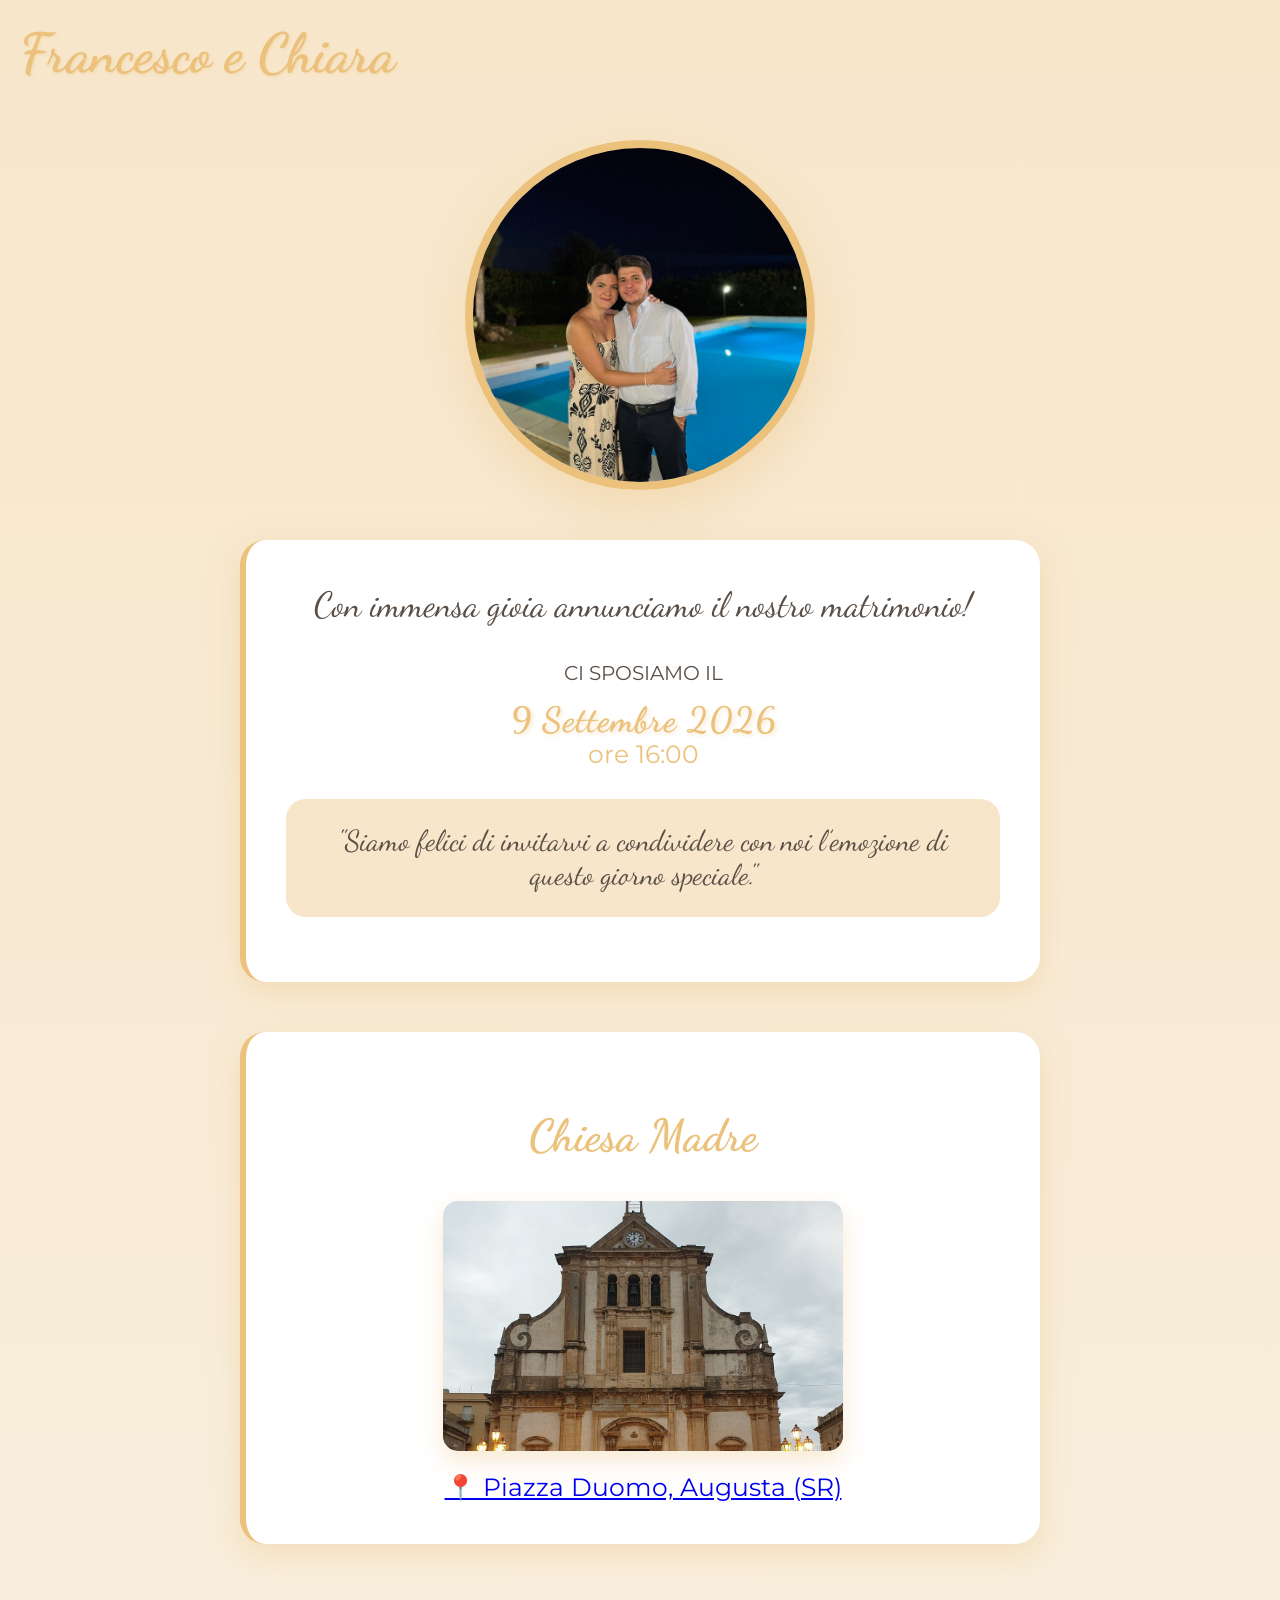
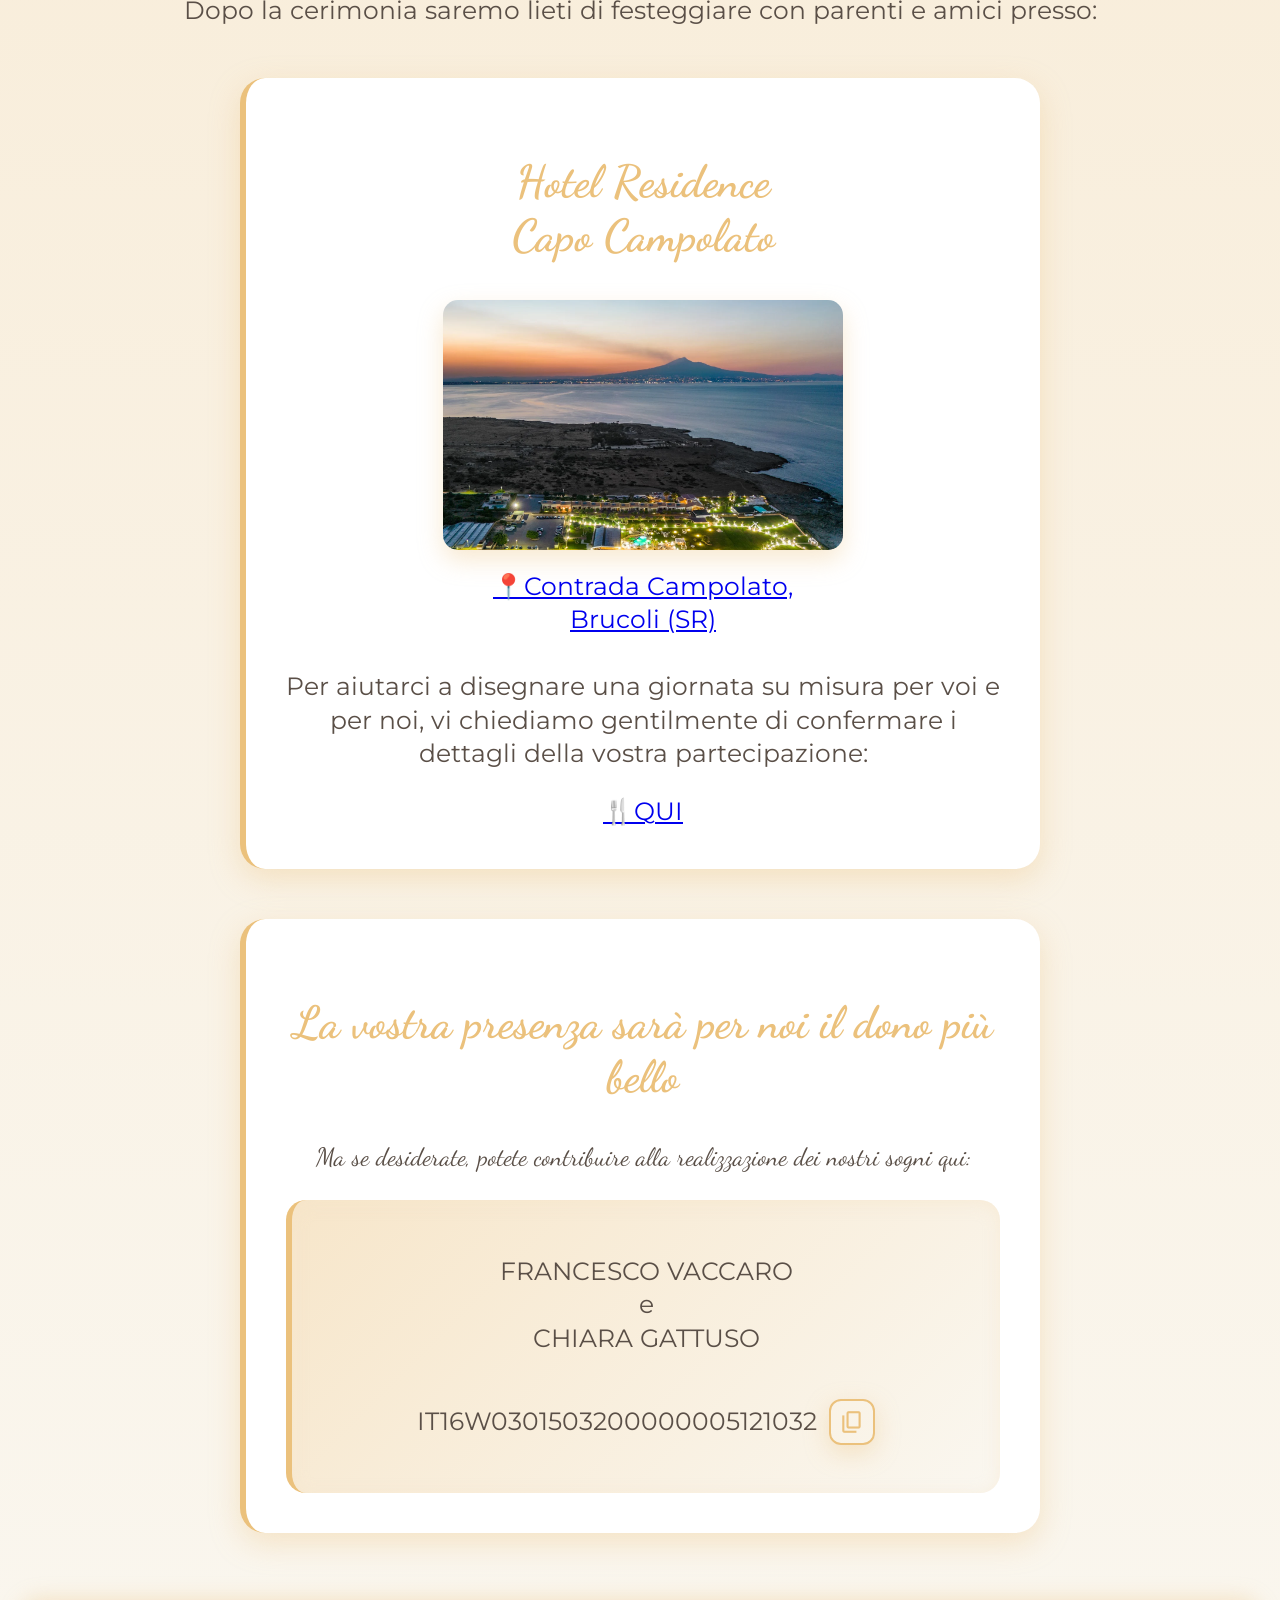
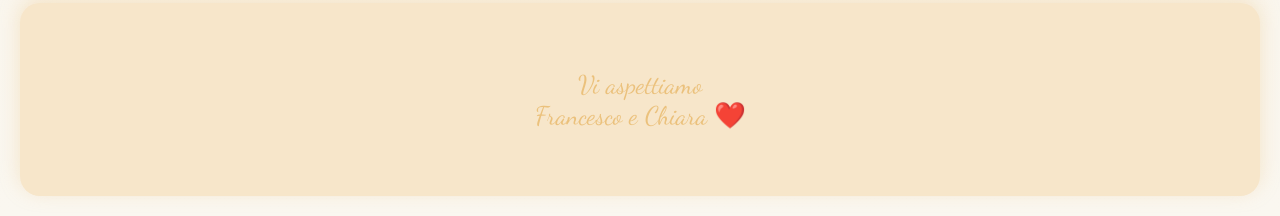
==== commit 30426dc1: "semi definitivo" ====
--- a/index.html
+++ b/index.html
@@ -7,7 +7,9 @@
     <link rel="stylesheet" href="css/style.css">
     <link href="https://fonts.googleapis.com/css2?family=Dancing+Script:wght@400;700&display=swap" rel="stylesheet">
     <link rel="stylesheet" href="https://fonts.googleapis.com/css2?family=Material+Symbols+Outlined:opsz,wght,FILL,GRAD@24,400,0,0" />
-
+<link rel="preconnect" href="https://fonts.googleapis.com">
+<link rel="preconnect" href="https://fonts.gstatic.com" crossorigin>
+<link href="https://fonts.googleapis.com/css2?family=Montserrat:ital,wght@0,100..900;1,100..900&family=Playwrite+DE+SAS:wght@300&display=swap" rel="stylesheet">
 </head>
 <body>
 
@@ -20,59 +22,46 @@
 
     <!-- Invito -->
 <section class="invito">
-    <p>Dopo aver camminato fianco a fianco,
-scegliendoci ogni giorno con amore e rispetto,
-abbiamo deciso di unire le nostre vite
-e di dire insieme il nostro sì.
-</p>
+    <p style="font-size: 35px;">Con immensa gioia annunciamo il nostro matrimonio!</p>
     <div class="data-grande">
-        <p class="data-main">Ci sposiamo il</p>
-        <p class="data-evidenza">9 SETTEMBRE 2026</p>
+        <p class="data-main">CI SPOSIAMO IL</p>
+        <p></p>
+        <p class="data-evidenza">9 Settembre 2026</p>
+        <a class="data-clock"> ore 16:00</a>
 </div>
 
-    <p class="frase-effetto">"Siamo felici di invitarti/vi a condividere con noi
-la gioia e l’emozione del nostro matrimonio."</p>
+    <p class="frase-effetto">"Siamo felici di invitarvi a condividere con noi
+ l’emozione di questo giorno speciale."</p>
 </section>
 
     <!-- Chiesa -->
     <section class="luogo">
-        <h2>La Chiesa</h2>
+        <h2>Chiesa Madre</h2>
         <img src="images/chiesaMadre.jpg" alt="Chiesa">
-        <p>Duomo di Augusta, Piazza Duomo, 16, 96011 Augusta SR</p>
-        <p><strong>Ore</strong> 16:00</p> <!-- Cambia orario -->
-       
-        <iframe 
-            src="https://www.google.com/maps/embed?pb=!1m18!1m12!1m3!1d3146.105!2d15.2196319!3d37.2299357!2m3!1f0!2f0!3f0!3m2!1i1024!2i768!4f13.1!3m3!1m2!1s0x1313c5a079e76727%3A0xaf90d38b91478a3b!2sDuomo%20di%20Augusta!5e0!3m2!1sit!2sit!4v1737560000000!5m2!1sit!2sit" 
-            class="map" 
-            allowfullscreen="" 
-            loading="lazy" 
-            referrerpolicy="no-referrer-when-downgrade">
-        </iframe>
+<a href="https://maps.app.goo.gl/vABv9m3pDRx1BCRR8">
+  &#128205; Piazza Duomo, Augusta (SR)
+</a>
     </section>
-
+    <a class="outcontainer"> Dopo la cerimonia saremo lieti di festeggiare con parenti e amici presso:</a>
+    
     <!-- Ricevimento -->
 <section class="luogo">
-    <h2>Locale Ricevimento</h2>
+    <h2>Hotel Residence <br> Capo Campolato</h2>
     <img src="images/locale.png" alt="Capo Campolato Brucoli">
-    <p>Capo Campolato Hotel & Banqueting, Contrada Campolato, 96011 Brucoli SR</p>
-    <iframe 
-    src="https://www.google.com/maps/embed?pb=!1m18!1m12!1m3!1d3159.845!2d15.21523!3d37.23782!2m3!1f0!2f0!3f0!3m2!1i1024!2i768!4f13.1!3m3!1m2!1s0x13132f5a5f8b2d3f%3A0xabcdef1234567890!2sContrada%20Campolato%2C%2096011%20Brucoli%20SR!5e0!3m2!1sit!2sit!4v1737563200000!5m2!1sit!2sit" 
-    class="map" 
-    allowfullscreen="" 
-    loading="lazy" 
-    referrerpolicy="no-referrer-when-downgrade">
-</iframe>
-
+    <a href="https://maps.app.goo.gl/vprbDVHVR39zXy7f8" > &#128205;Contrada Campolato,<br> Brucoli (SR)<br></a>
+    <a class="mangiare"><br>Per aiutarci a disegnare una giornata su misura per voi e per noi, vi chiediamo gentilmente di confermare i dettagli della vostra partecipazione: </p>
+    <a href="https://docs.google.com/forms/d/e/1FAIpQLSemCFnzwyv9SlP00ai1sc4icXIftAXX4wz9MsxwRKEvQMiRog/viewform?pli=1">&#127860;QUI</a>
+    
 </section>
 
     <!-- IBAN -->
     <section class="iban-section">
-        <h2>Volete farci un regalo?</h2>  
-              <p>Non abbiamo previsto una lista nozze.Se desiderate farci un pensiero, un contributo ci permetterà di scegliere con calma ciò che ci piace davvero; ogni acquisto sarà un ricordo di voi.</p>
+        <h2>La vostra presenza sarà per noi il dono più bello</h2>  
+              <p style="font-size: 25px;">Ma se desiderate, potete contribuire alla realizzazione dei nostri sogni qui: </p>
         <div class="iban-box">
-            <p><strong>Questo è il nosto IBAN:</strong> </p>
+        <p class="intestazione">FRANCESCO VACCARO <br> e <br> CHIARA GATTUSO</p>    
        <div class="iban-row">
-  <p class="iban" id="ibanValue">IT60X0542811101000000123456</p>
+  <p class="intestazione" id="ibanValue">IT16W0301503200000005121032</p>
 
   <button type="button"
           class="copy-iban-btn"
@@ -82,12 +71,7 @@
   </button>
 </div>
 
-            <p>Intestatario: Francesco Vaccaro</p>
-            <p>Causale: Regalo Matrimonio</p> <!-- Il tuo IBAN -->
-            <p> Altrimenti </p>
-  <a class="paypal-btn" href="https://www.paypal.me/francescovaccaro14" target="_blank" rel="noopener">
-    <img src="images/paypalpng.png" alt="Regalo con PayPal">
-  </a>
+                 
 
         </div>
 
@@ -95,7 +79,7 @@
     </section>
 
     <footer>
-        <p>Grazie da Francesco e Chiara ❤️</p>
+        <p>Vi aspettiamo <br>Francesco e Chiara ❤️</p>
     </footer>
 
     <script src="js/script.js"></script>
--- a/css/style.css
+++ b/css/style.css
@@ -1,3 +1,4 @@
+
 :root {
   --primary-gold: #EBC17C;
   --champagne-bg: #F7E6CA;
@@ -10,6 +11,7 @@
 
 * { box-sizing: border-box; }
 
+
 body {
   font-family: 'Dancing Script', cursive;
   text-align: center;
@@ -20,6 +22,10 @@
 }
 
 /* Header */
+header {
+  margin-top: 80px;
+  font-size: 22px;
+}
 .names {
   position: absolute;
   top: 20px;
@@ -75,14 +81,25 @@
 }
 
 .invito .data-main {
-  font-size: clamp(1.3em, 2.6vw, 1.8em);
+  font-size: 20px;
+  font-family: "Montserrat", sans-serif;
   margin-bottom: 8px;
+}
+
+.invito .data-clock {
+  font-size: 25px;
+  font-family: "Montserrat", sans-serif;
+  margin-bottom: 8px;
+  color: var(--primary-gold);
 }
 
 /* Giorno più piccolo */
 .invito .data-evidenza {
   font-size: clamp(1.6em, 4.6vw, 2.8em);
   letter-spacing: 1px;
+  font-size: 35px;
+
+  
 }
 
 /* Frase */
@@ -139,13 +156,23 @@
 }
 /* Titolo sezione (La Chiesa / Locale Ricevimento) più grande */
 section.luogo h2{
-  font-size: clamp(2.0em, 4vw, 2.8em);
-}
-
+  font-size: clamp(2.5em, 4vw, 2.8em);
+}
+a.outcontainer{
+  font-size: clamp(1.5em, 2.2vw, 1.55em);
+  line-height: 1.35;
+  font-family: "Montserrat", sans-serif;
+}
+a.mangiare{
+  font-size: clamp(1.0em, 2.2vw, 1.55em);
+  line-height: 1.35;
+  font-family: "Montserrat", sans-serif;
+}
 /* Tutti i paragrafi (compresi Ore/Indirizzo) più grandi */
-section.luogo p{
-  font-size: clamp(1.2em, 2.2vw, 1.55em);
-  line-height: 1.35;
+section.luogo  a[href]{
+  font-size: clamp(1.0em, 2.2vw, 1.55em);
+  line-height: 1.35;
+  font-family: "Montserrat", sans-serif;
 }
 
 /* Titolo IBAN grande come “La Chiesa” */
@@ -205,6 +232,11 @@
   margin: 12px auto 0;
   text-decoration: none;
 }
+section.iban-section p.intestazione{
+  font-size: clamp(1.0em, 2.2vw, 1.55em);
+  line-height: 1.35;
+  font-family: "Montserrat", sans-serif;
+}
 
 /* Spazio sopra il bottone PayPal (opzionale ma aiuta) */
 .iban-box .paypal-btn img{
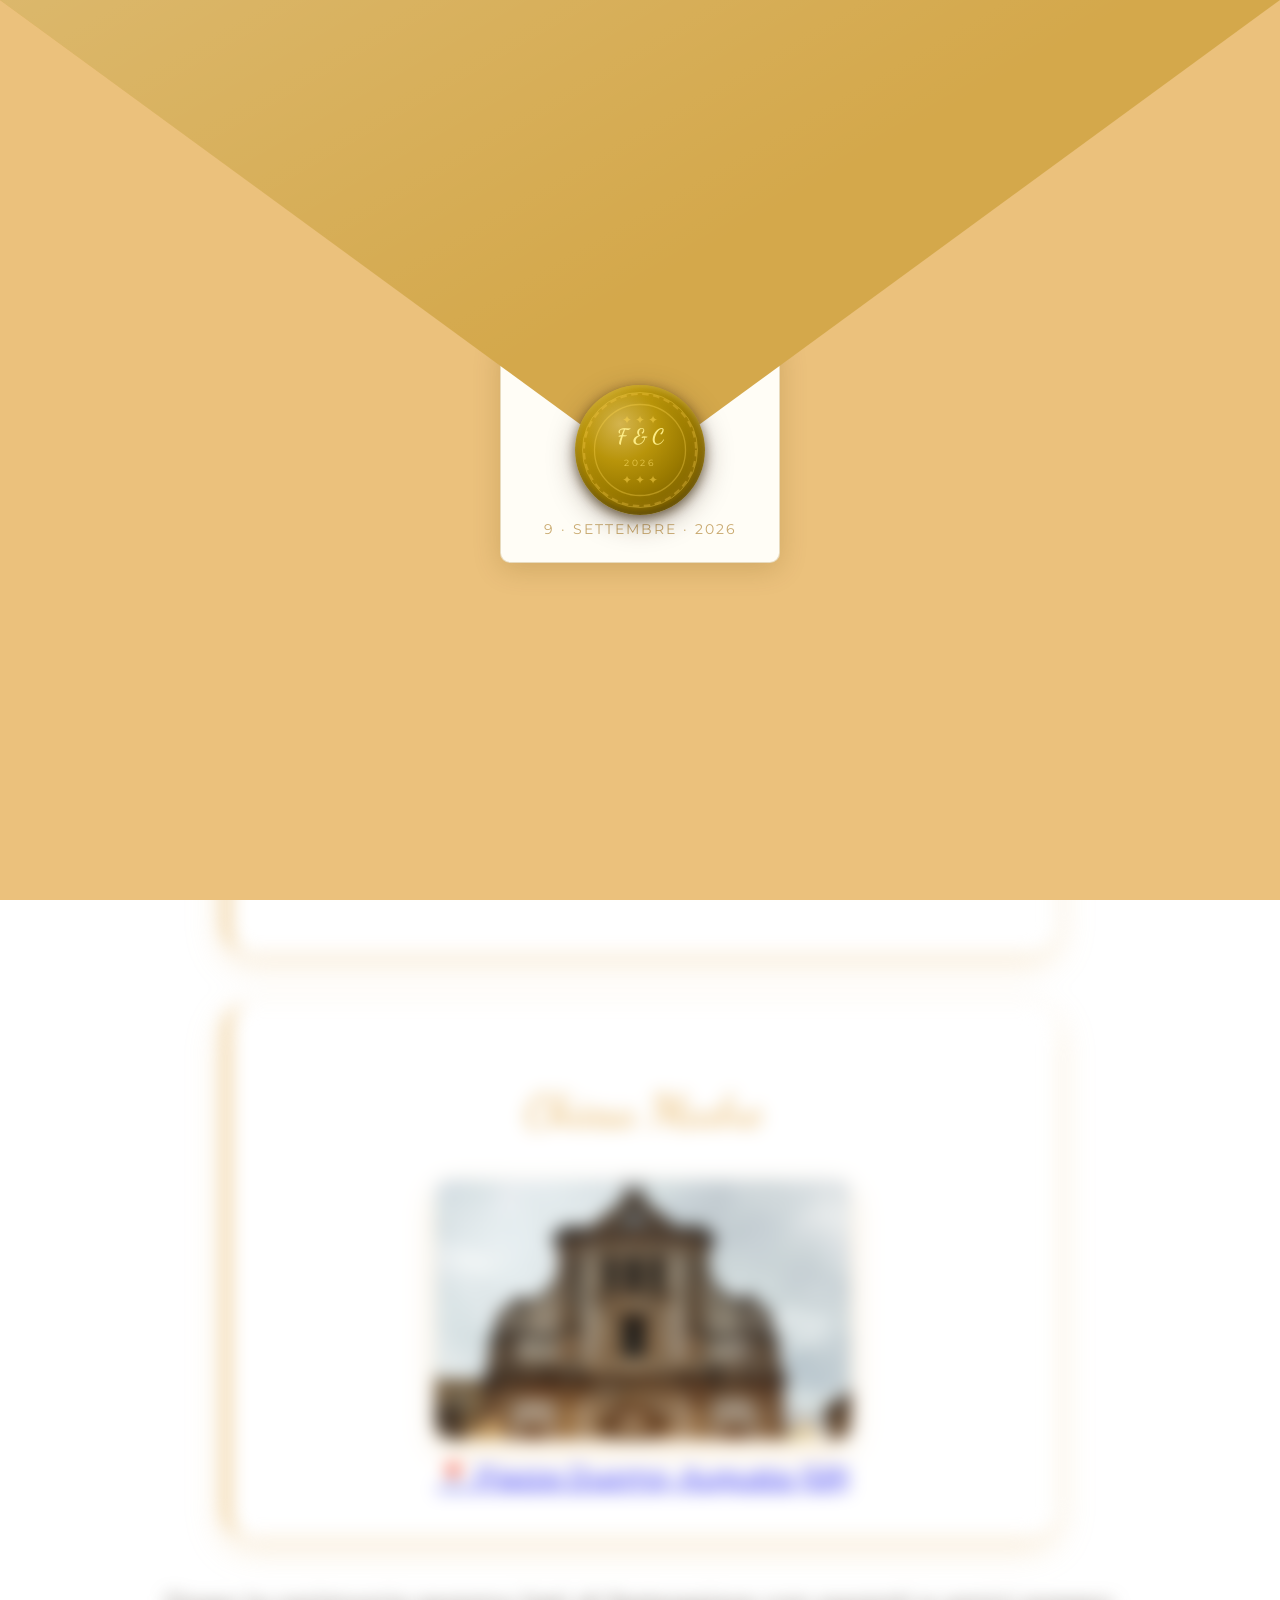
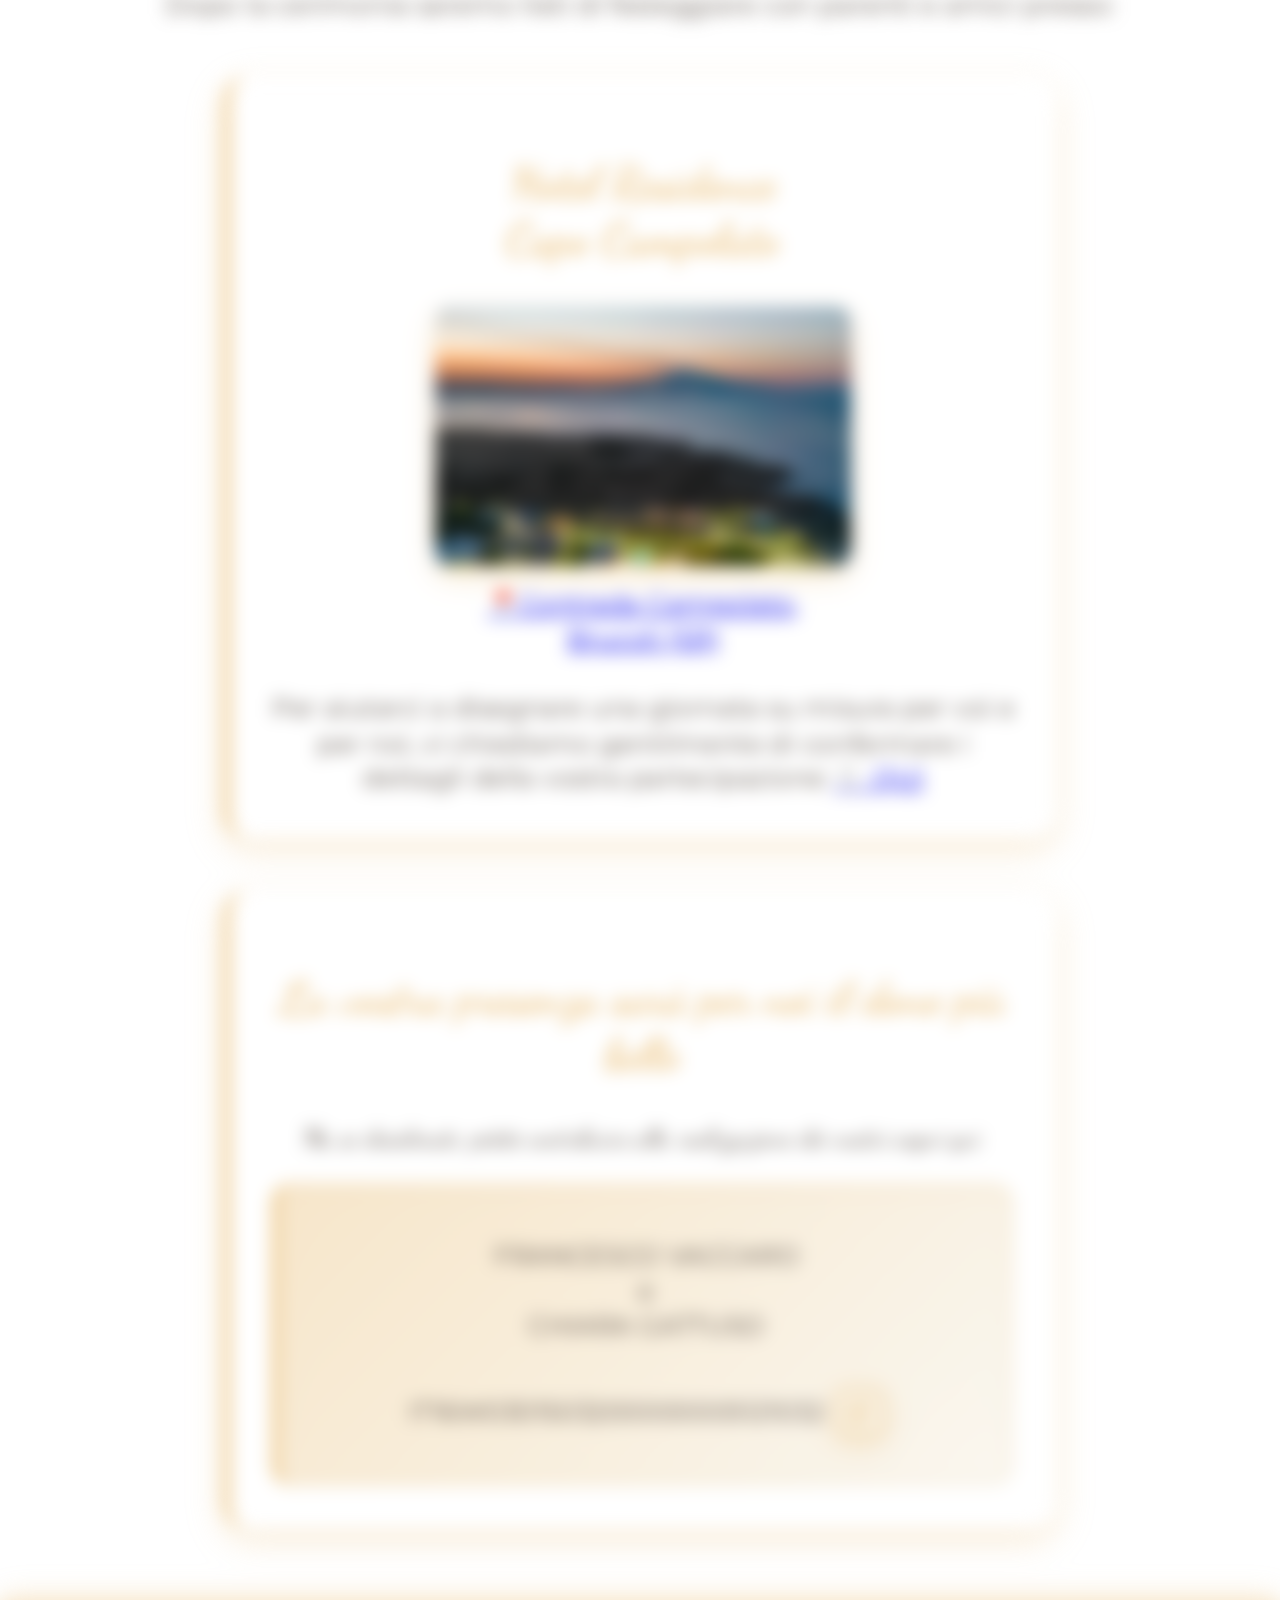
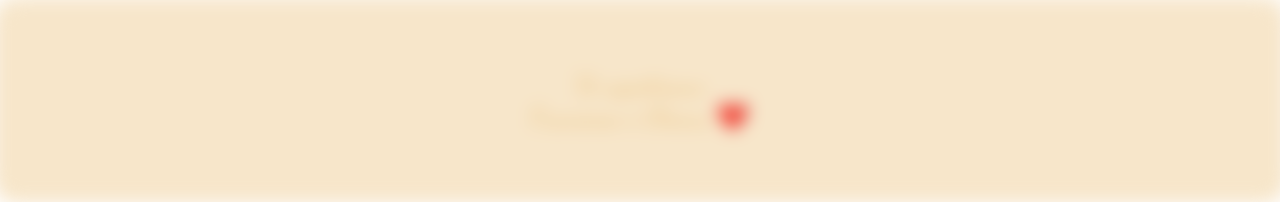
==== commit a2f88c2f: "fix non bella" ====
--- a/index.html
+++ b/index.html
@@ -4,84 +4,316 @@
     <meta charset="UTF-8">
     <meta name="viewport" content="width=device-width, initial-scale=1.0">
     <title>Francesco & Chiara - Matrimonio 9 Settembre 2026</title>
-    <link rel="stylesheet" href="css/style.css">
     <link href="https://fonts.googleapis.com/css2?family=Dancing+Script:wght@400;700&display=swap" rel="stylesheet">
     <link rel="stylesheet" href="https://fonts.googleapis.com/css2?family=Material+Symbols+Outlined:opsz,wght,FILL,GRAD@24,400,0,0" />
-<link rel="preconnect" href="https://fonts.googleapis.com">
-<link rel="preconnect" href="https://fonts.gstatic.com" crossorigin>
-<link href="https://fonts.googleapis.com/css2?family=Montserrat:ital,wght@0,100..900;1,100..900&family=Playwrite+DE+SAS:wght@300&display=swap" rel="stylesheet">
+    <link rel="preconnect" href="https://fonts.googleapis.com">
+    <link rel="preconnect" href="https://fonts.gstatic.com" crossorigin>
+    <link href="https://fonts.googleapis.com/css2?family=Montserrat:ital,wght@0,100..900;1,100..900&display=swap" rel="stylesheet">
+<style>
+
+/* ===================== SITO ===================== */
+:root {
+  --primary-gold:#EBC17C; --champagne-bg:#F7E6CA;
+  --white-pure:#FFFFFF; --neutral-light:#FAF7F0;
+  --shadow-gold:rgba(235,193,124,0.35); --dark-gold:#B8945F; --text-dark:#5A4F47;
+}
+* { box-sizing: border-box; }
+body {
+  font-family:"Dancing Script",cursive; text-align:center;
+  background: linear-gradient(to bottom, var(--champagne-bg), var(--neutral-light));
+  background-attachment: fixed;
+  margin:0; padding:20px; color:var(--text-dark); overflow-x:hidden;
+}
+
+/* Il sito parte sfocato e scalato leggermente */
+#site-content {
+  filter: blur(8px);
+  transform: scale(1.04);
+  transition: filter 0.9s ease 0.3s, transform 0.9s ease 0.3s;
+}
+#site-content.focused {
+  filter: blur(0px);
+  transform: scale(1);
+}
+
+header{margin-top:80px;font-size:22px;}
+.names{position:absolute;top:20px;left:20px;font-size:2.5em;color:var(--primary-gold);margin:0;text-shadow:1px 1px 3px var(--shadow-gold);}
+.hero-photo{width:350px;height:350px;aspect-ratio:1/1;object-fit:cover;object-position:center;border-radius:50%;border:8px solid var(--primary-gold);box-shadow:0 20px 45px var(--shadow-gold);margin:120px auto 40px;display:block;}
+section{margin:50px auto;padding:40px;background:var(--white-pure);border-radius:25px;box-shadow:0 10px 30px var(--shadow-gold);max-width:800px;border-left:6px solid var(--primary-gold);}
+h1,h2{color:var(--primary-gold);font-weight:700;}
+.invito{max-width:800px;margin:50px auto;padding:40px;overflow-wrap:break-word;}
+.invito>p:first-of-type{font-size:clamp(1.15em,2.2vw,1.6em);line-height:1.45;margin-top:0;margin-bottom:22px;}
+.invito .data-main{font-size:20px;font-family:"Montserrat",sans-serif;margin-bottom:8px;}
+.invito .data-clock{font-size:25px;font-family:"Montserrat",sans-serif;margin-bottom:8px;color:var(--primary-gold);}
+.invito .data-evidenza{letter-spacing:1px;font-size:35px;}
+.frase-effetto{font-size:1.8em;color:var(--text-dark);background:var(--champagne-bg);padding:25px;border-radius:20px;margin:25px 0;box-shadow:inset 0 3px 15px rgba(247,230,202,0.4);}
+.data-grande{margin:30px 0;}
+.data-main{font-size:1.4em;margin:0 0 10px 0;color:var(--text-dark);}
+.data-evidenza{font-size:clamp(2.2em,7.5vw,4.5em);font-weight:700;color:var(--primary-gold);margin:0;text-shadow:2px 2px 4px var(--shadow-gold);letter-spacing:2px;line-height:1.1;max-width:90vw;}
+.luogo img{width:100%;max-width:400px;height:250px;object-fit:cover;object-position:top;border-radius:15px;box-shadow:0 10px 25px var(--shadow-gold);margin:20px auto;display:block;}
+section.luogo h2{font-size:clamp(2.5em,4vw,2.8em);}
+a.outcontainer{font-size:clamp(1.5em,2.2vw,1.55em);line-height:1.35;font-family:"Montserrat",sans-serif;}
+a.mangiare{font-size:clamp(1.0em,2.2vw,1.55em);line-height:1.35;font-family:"Montserrat",sans-serif;}
+section.luogo a[href]{font-size:clamp(1.0em,2.2vw,1.55em);line-height:1.35;font-family:"Montserrat",sans-serif;}
+section.iban-section h2{font-size:clamp(2.0em,4vw,2.8em);}
+section.iban-section p{font-size:clamp(1.2em,2.2vw,1.55em);line-height:1.35;}
+.iban-box{background:linear-gradient(135deg,var(--champagne-bg),var(--neutral-light));padding:30px;border-radius:20px;border-left:6px solid var(--primary-gold);box-shadow:inset 0 3px 15px rgba(247,230,202,0.5);}
+footer{margin-top:70px;padding:40px;color:var(--primary-gold);font-size:1.6em;background:var(--champagne-bg);border-radius:20px;box-shadow:0 -5px 20px var(--shadow-gold);}
+button{padding:18px 45px;background:linear-gradient(135deg,var(--primary-gold),var(--dark-gold));color:var(--white-pure);border:none;border-radius:12px;font-size:1.3em;cursor:pointer;box-shadow:0 8px 25px var(--shadow-gold);transition:all .3s ease;font-family:inherit;}
+button:hover{transform:translateY(-3px);box-shadow:0 12px 35px var(--shadow-gold);}
+.iban-row{display:flex;align-items:center;justify-content:center;gap:12px;flex-wrap:wrap;}
+.copy-iban-btn{width:46px;height:46px;padding:0;border-radius:12px;border:2px solid var(--primary-gold);background:transparent;color:var(--primary-gold);display:inline-flex;align-items:center;justify-content:center;cursor:pointer;transition:transform .15s ease,background .25s ease,color .25s ease,box-shadow .25s ease;}
+.copy-iban-btn:hover{transform:translateY(-1px);}
+.copy-iban-btn .material-symbols-outlined{font-size:26px;line-height:1;}
+.copy-iban-btn.is-copied{background:linear-gradient(135deg,var(--primary-gold),var(--dark-gold));color:var(--white-pure);box-shadow:0 8px 25px var(--shadow-gold);}
+section.iban-section p.intestazione{font-size:clamp(1.0em,2.2vw,1.55em);line-height:1.35;font-family:"Montserrat",sans-serif;}
+@media(max-width:768px){
+  .names{position:static;margin-bottom:25px;font-size:2.2em;}
+  section{padding:30px 20px;margin:35px 15px;}
+  .data-evidenza{letter-spacing:1px;}
+}
+
+/* ===================== BUSTA OVERLAY ===================== */
+#envelope-overlay {
+  position: fixed;
+  inset: 0;
+  z-index: 9999;
+  background: #EBC17C;
+  cursor: pointer;
+  overflow: hidden;
+  -webkit-tap-highlight-color: transparent;
+  display: flex;
+  align-items: center;
+  justify-content: center;
+  /* transizione scivola in alto */
+  transition: transform 0.75s cubic-bezier(0.4, 0, 0.6, 1),
+              opacity   0.6s ease;
+}
+#envelope-overlay.dismiss {
+  transform: translateY(-100%);
+  opacity: 0;
+  pointer-events: none;
+}
+
+/* Lembo superiore */
+#flap-top {
+  position: absolute;
+  top: 0; left: 0; right: 0;
+  height: 52%;
+  background: #d4a84b;
+  clip-path: polygon(0 0, 100% 0, 50% 100%);
+  transform-origin: top center;
+  transform-style: preserve-3d;
+  backface-visibility: hidden;
+  transition: transform 0.85s cubic-bezier(0.4, 0, 0.2, 1);
+  z-index: 3;
+}
+#flap-top::after {
+  content: "";
+  position: absolute; inset: 0;
+  background: linear-gradient(150deg, rgba(255,255,255,0.18) 0%, transparent 55%);
+  clip-path: polygon(0 0, 100% 0, 50% 100%);
+}
+
+/* Mini invito dentro la busta */
+#env-card {
+  position: relative;
+  z-index: 2;
+  width: min(280px, 72vw);
+  background: #fffdf6;
+  border-radius: 10px;
+  border: 1.5px solid rgba(180,140,60,0.3);
+  padding: 30px 24px 24px;
+  text-align: center;
+  box-shadow: 0 6px 28px rgba(100,70,10,0.2);
+  pointer-events: none;
+}
+#env-card::before {
+  content: "";
+  position: absolute; top: 0; left: 0; right: 0;
+  height: 4px;
+  background: linear-gradient(90deg, #EBC17C, #B8945F, #EBC17C);
+  border-radius: 10px 10px 0 0;
+}
+#env-card .card-names {
+  font-family: "Dancing Script", cursive;
+  font-size: clamp(1.4rem, 5vw, 1.8rem);
+  color: #B8945F;
+  line-height: 1.3;
+  margin: 0 0 10px;
+}
+#env-card .card-divider {
+  color: #EBC17C;
+  font-size: 1rem;
+  margin: 8px 0;
+  letter-spacing: 3px;
+}
+#env-card .card-date {
+  font-family: "Montserrat", sans-serif;
+  font-size: clamp(0.72rem, 2.5vw, 0.88rem);
+  color: #c9a96e;
+  letter-spacing: 2px;
+  margin: 10px 0 0;
+  text-transform: uppercase;
+}
+
+/* Sigillo ceralacca */
+#wax-seal {
+  position: absolute;
+  top: 50%; left: 50%;
+  transform: translate(-50%, -50%);
+  z-index: 5;
+  width: min(130px, 34vw);
+  height: min(130px, 34vw);
+  transition: transform 0.25s ease, opacity 0.2s ease;
+}
+#wax-seal::before {
+  content: ""; position: absolute; inset: 0; border-radius: 50%;
+  background: radial-gradient(circle at 35% 30%,
+    #d4b44e 0%, #b8940a 30%, #9a7a00 55%, #7a5f00 78%, #5e4700 100%);
+  box-shadow:
+    0 4px 12px rgba(50,30,0,0.6), 0 8px 28px rgba(50,30,0,0.35),
+    inset 0 2px 6px rgba(255,220,100,0.5), inset 0 -3px 6px rgba(0,0,0,0.35);
+}
+#wax-seal::after {
+  content: ""; position: absolute; inset: 7px; border-radius: 50%;
+  border: 1.5px solid rgba(255,215,80,0.35);
+  box-shadow: inset 0 0 10px rgba(255,200,50,0.2);
+}
+#wax-seal svg { position:absolute; inset:0; width:100%; height:100%; z-index:6; }
+
+/* Sigillo sparisce al tap */
+#envelope-overlay.open #flap-top {
+  transform: rotateX(-190deg);
+}
+#envelope-overlay.open #wax-seal {
+  transform: translate(-50%, -50%) scale(0);
+  opacity: 0;
+}
+
+</style>
 </head>
 <body>
 
-
-    <!-- Header -->
-    <header>
-        <h1 class="names">Francesco e Chiara</h1>
-        <img src="images/frachia.jpg" alt="Francesco e Chiara" class="hero-photo">
-    </header>
-
-    <!-- Invito -->
-<section class="invito">
-    <p style="font-size: 35px;">Con immensa gioia annunciamo il nostro matrimonio!</p>
+<!-- SITO SOTTO — sfocato all'inizio -->
+<div id="site-content">
+  <header>
+    <h1 class="names">Francesco e Chiara</h1>
+    <img src="images/frachia.jpg" alt="Francesco e Chiara" class="hero-photo">
+  </header>
+  <section class="invito">
+    <p style="font-size:35px;">Con immensa gioia annunciamo il nostro matrimonio!</p>
     <div class="data-grande">
-        <p class="data-main">CI SPOSIAMO IL</p>
-        <p></p>
-        <p class="data-evidenza">9 Settembre 2026</p>
-        <a class="data-clock"> ore 16:00</a>
-</div>
-
+      <p class="data-main">CI SPOSIAMO IL</p>
+      <p></p>
+      <p class="data-evidenza">9 Settembre 2026</p>
+      <a class="data-clock"> ore 16:00</a>
+    </div>
     <p class="frase-effetto">"Siamo felici di invitarvi a condividere con noi
- l’emozione di questo giorno speciale."</p>
-</section>
-
-    <!-- Chiesa -->
-    <section class="luogo">
-        <h2>Chiesa Madre</h2>
-        <img src="images/chiesaMadre.jpg" alt="Chiesa">
-<a href="https://maps.app.goo.gl/vABv9m3pDRx1BCRR8">
-  &#128205; Piazza Duomo, Augusta (SR)
-</a>
-    </section>
-    <a class="outcontainer"> Dopo la cerimonia saremo lieti di festeggiare con parenti e amici presso:</a>
-    
-    <!-- Ricevimento -->
-<section class="luogo">
+l'emozione di questo giorno speciale."</p>
+  </section>
+  <section class="luogo">
+    <h2>Chiesa Madre</h2>
+    <img src="images/chiesaMadre.jpg" alt="Chiesa">
+    <a href="https://maps.app.goo.gl/vABv9m3pDRx1BCRR8" target="_blank" rel="noopener noreferrer">&#128205; Piazza Duomo, Augusta (SR)</a>
+  </section>
+  <a class="outcontainer"> Dopo la cerimonia saremo lieti di festeggiare con parenti e amici presso:</a>
+  <section class="luogo">
     <h2>Hotel Residence <br> Capo Campolato</h2>
     <img src="images/locale.png" alt="Capo Campolato Brucoli">
-    <a href="https://maps.app.goo.gl/vprbDVHVR39zXy7f8" > &#128205;Contrada Campolato,<br> Brucoli (SR)<br></a>
-    <a class="mangiare"><br>Per aiutarci a disegnare una giornata su misura per voi e per noi, vi chiediamo gentilmente di confermare i dettagli della vostra partecipazione: </p>
-    <a href="https://docs.google.com/forms/d/e/1FAIpQLSemCFnzwyv9SlP00ai1sc4icXIftAXX4wz9MsxwRKEvQMiRog/viewform?pli=1">&#127860;QUI</a>
-    
-</section>
-
-    <!-- IBAN -->
-    <section class="iban-section">
-        <h2>La vostra presenza sarà per noi il dono più bello</h2>  
-              <p style="font-size: 25px;">Ma se desiderate, potete contribuire alla realizzazione dei nostri sogni qui: </p>
-        <div class="iban-box">
-        <p class="intestazione">FRANCESCO VACCARO <br> e <br> CHIARA GATTUSO</p>    
-       <div class="iban-row">
-  <p class="intestazione" id="ibanValue">IT16W0301503200000005121032</p>
-
-  <button type="button"
-          class="copy-iban-btn"
-          data-copy="#ibanValue"
-          aria-label="Copia IBAN">
-    <span class="material-symbols-outlined" aria-hidden="true">content_copy</span>
-  </button>
+    <a href="https://maps.app.goo.gl/vprbDVHVR39zXy7f8" target="_blank" rel="noopener noreferrer">&#128205;Contrada Campolato,<br> Brucoli (SR)<br></a>
+    <a class="mangiare"><br>Per aiutarci a disegnare una giornata su misura per voi e per noi, vi chiediamo gentilmente di confermare i dettagli della vostra partecipazione:</a>
+    <a href="https://docs.google.com/forms/d/e/1FAIpQLSemCFnzwyv9SlP00ai1sc4icXIftAXX4wz9MsxwRKEvQMiRog/viewform?pli=1" target="_blank" rel="noopener noreferrer">&#127860; QUI</a>
+  </section>
+  <section class="iban-section">
+    <h2>La vostra presenza sarà per noi il dono più bello</h2>
+    <p style="font-size:25px;">Ma se desiderate, potete contribuire alla realizzazione dei nostri sogni qui:</p>
+    <div class="iban-box">
+      <p class="intestazione">FRANCESCO VACCARO <br> e <br> CHIARA GATTUSO</p>
+      <div class="iban-row">
+        <p class="intestazione" id="ibanValue">IT16W0301503200000005121032</p>
+        <button type="button" class="copy-iban-btn" data-copy="#ibanValue" aria-label="Copia IBAN">
+          <span class="material-symbols-outlined" aria-hidden="true">content_copy</span>
+        </button>
+      </div>
+    </div>
+  </section>
+  <footer>
+    <p>Vi aspettiamo <br>Francesco e Chiara ❤️</p>
+  </footer>
 </div>
 
-                 
-
-        </div>
-
-    
-    </section>
-
-    <footer>
-        <p>Vi aspettiamo <br>Francesco e Chiara ❤️</p>
-    </footer>
-
-    <script src="js/script.js"></script>
+<!-- BUSTA OVERLAY -->
+<div id="envelope-overlay" role="button" aria-label="Apri l'invito" tabindex="0">
+  <div id="env-card">
+    <p class="card-names">Francesco<br>&amp;<br>Chiara</p>
+    <div class="card-divider">— ❤ —</div>
+    <p class="card-date">9 · Settembre · 2026</p>
+  </div>
+  <div id="wax-seal">
+    <svg viewBox="0 0 100 100" xmlns="http://www.w3.org/2000/svg">
+      <circle cx="50" cy="50" r="43" fill="none" stroke="rgba(255,210,80,0.3)" stroke-width="1.5" stroke-dasharray="5 3.5"/>
+      <circle cx="50" cy="50" r="35" fill="none" stroke="rgba(255,215,80,0.35)" stroke-width="1"/>
+      <text x="50" y="45" text-anchor="middle" font-family="Dancing Script,cursive" font-size="16" fill="rgba(255,240,140,0.95)" font-weight="700">F &amp; C</text>
+      <text x="50" y="62" text-anchor="middle" font-family="Montserrat,sans-serif" font-size="7" fill="rgba(255,225,105,0.7)" letter-spacing="2">2026</text>
+      <text x="50" y="76" text-anchor="middle" font-size="9" fill="rgba(255,215,80,0.5)">✦ ✦ ✦</text>
+      <text x="50" y="30" text-anchor="middle" font-size="9" fill="rgba(255,215,80,0.5)">✦ ✦ ✦</text>
+    </svg>
+  </div>
+  <div id="flap-top"></div>
+</div>
+
+<script>
+(function(){
+  const overlay = document.getElementById("envelope-overlay");
+  const site    = document.getElementById("site-content");
+  let opened = false;
+
+  function openEnvelope(){
+    if(opened) return;
+    opened = true;
+
+    // 1. Lembo si apre + sigillo sparisce
+    overlay.classList.add("open");
+
+    // 2. Dopo 0.9s la busta scivola via in alto
+    setTimeout(() => {
+      overlay.classList.add("dismiss");
+      // contemporaneamente il sito mette a fuoco
+      site.classList.add("focused");
+    }, 900);
+
+    // 3. Rimuovi dal DOM
+    setTimeout(() => {
+      overlay.remove();
+    }, 1800);
+  }
+
+  overlay.addEventListener("click",   openEnvelope);
+  overlay.addEventListener("keydown", (e) => {
+    if(e.key==="Enter" || e.key===" ") openEnvelope();
+  });
+})();
+
+/* Copia IBAN */
+async function copyText(t){
+  if(navigator.clipboard?.writeText){ await navigator.clipboard.writeText(t); return; }
+  const ta=document.createElement("textarea");
+  ta.value=t; ta.style.cssText="position:fixed;opacity:0";
+  document.body.appendChild(ta); ta.select(); document.execCommand("copy"); document.body.removeChild(ta);
+}
+document.addEventListener("click", async(e) => {
+  const btn=e.target.closest(".copy-iban-btn"); if(!btn) return;
+  const tgt=document.querySelector(btn.dataset.copy);
+  const txt=(tgt?.textContent||"").trim(); if(!txt) return;
+  try {
+    await copyText(txt);
+    btn.classList.add("is-copied");
+    const ic=btn.querySelector(".material-symbols-outlined"); const old=ic?.textContent;
+    if(ic) ic.textContent="check";
+    setTimeout(()=>{ btn.classList.remove("is-copied"); if(ic&&old) ic.textContent=old; },1200);
+  } catch(err){ alert("Copia non consentita dal browser."); }
+});
+</script>
 </body>
-</html>
+</html>
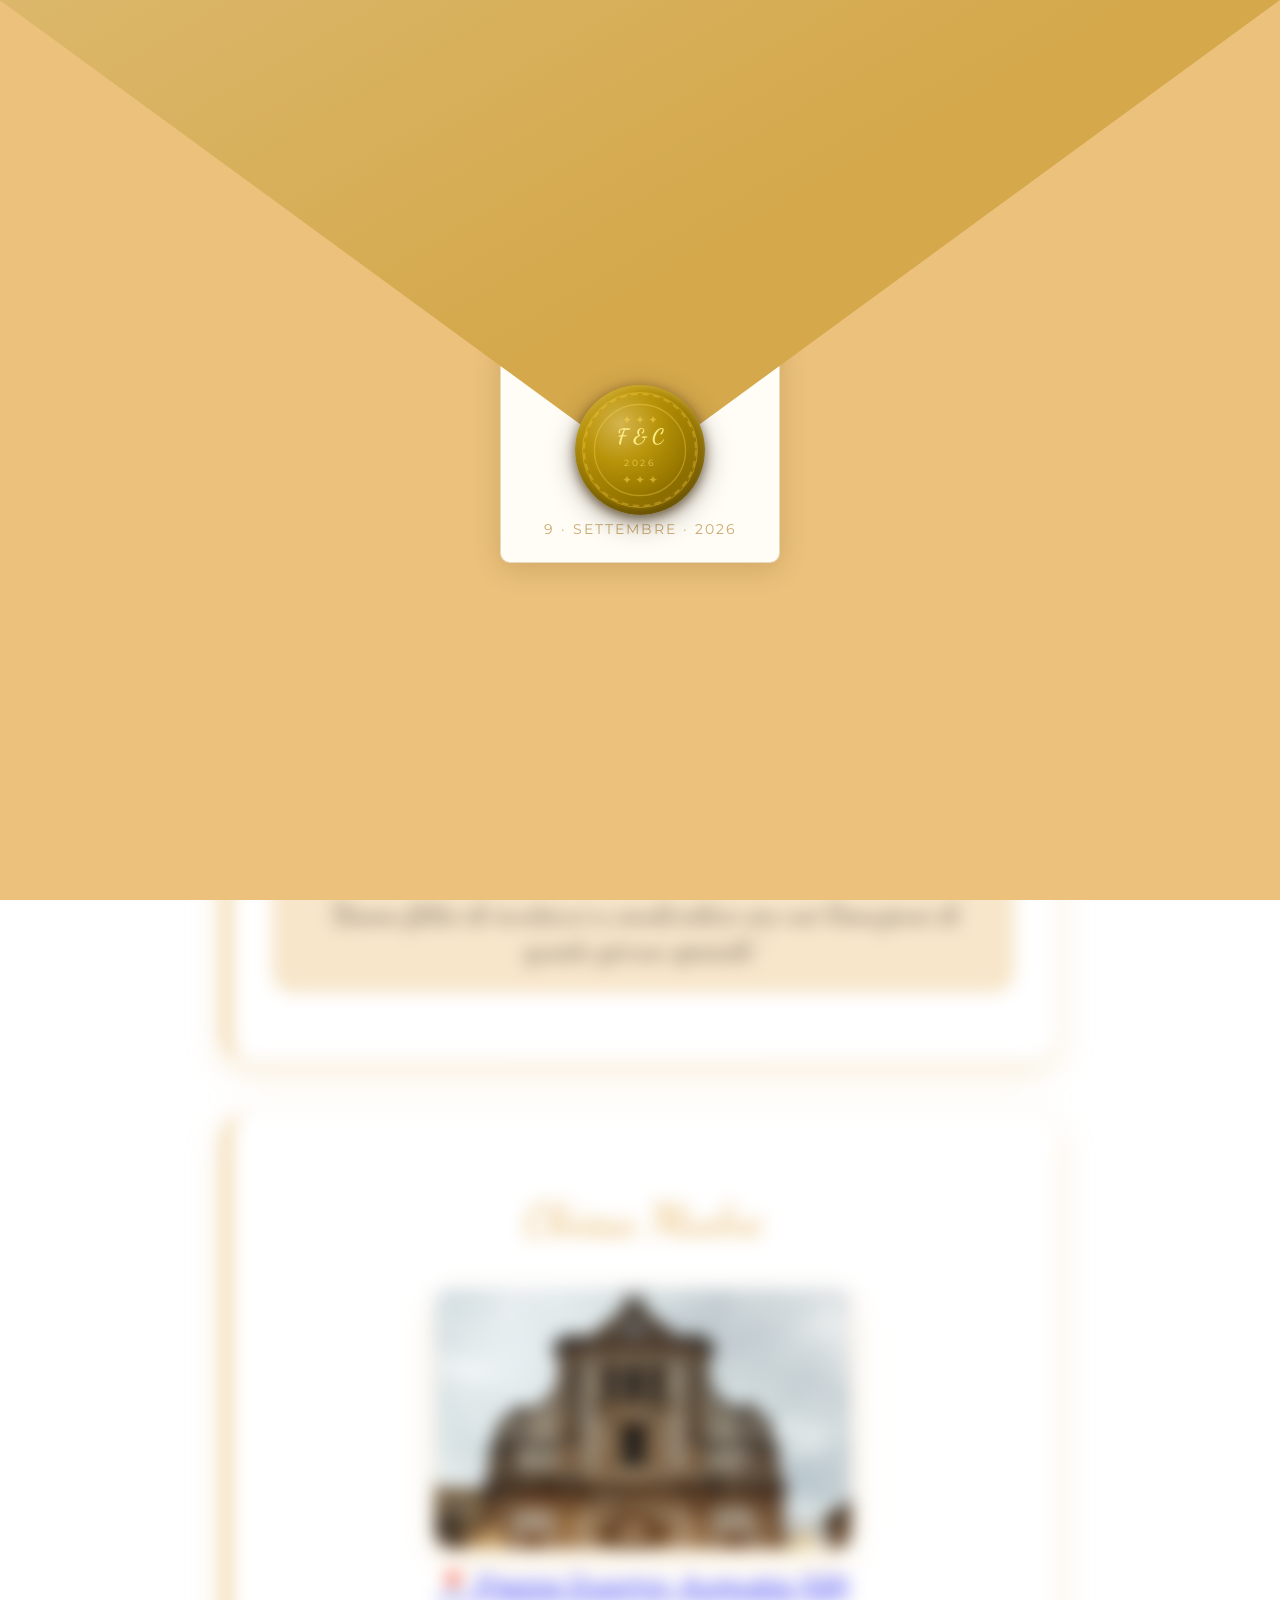
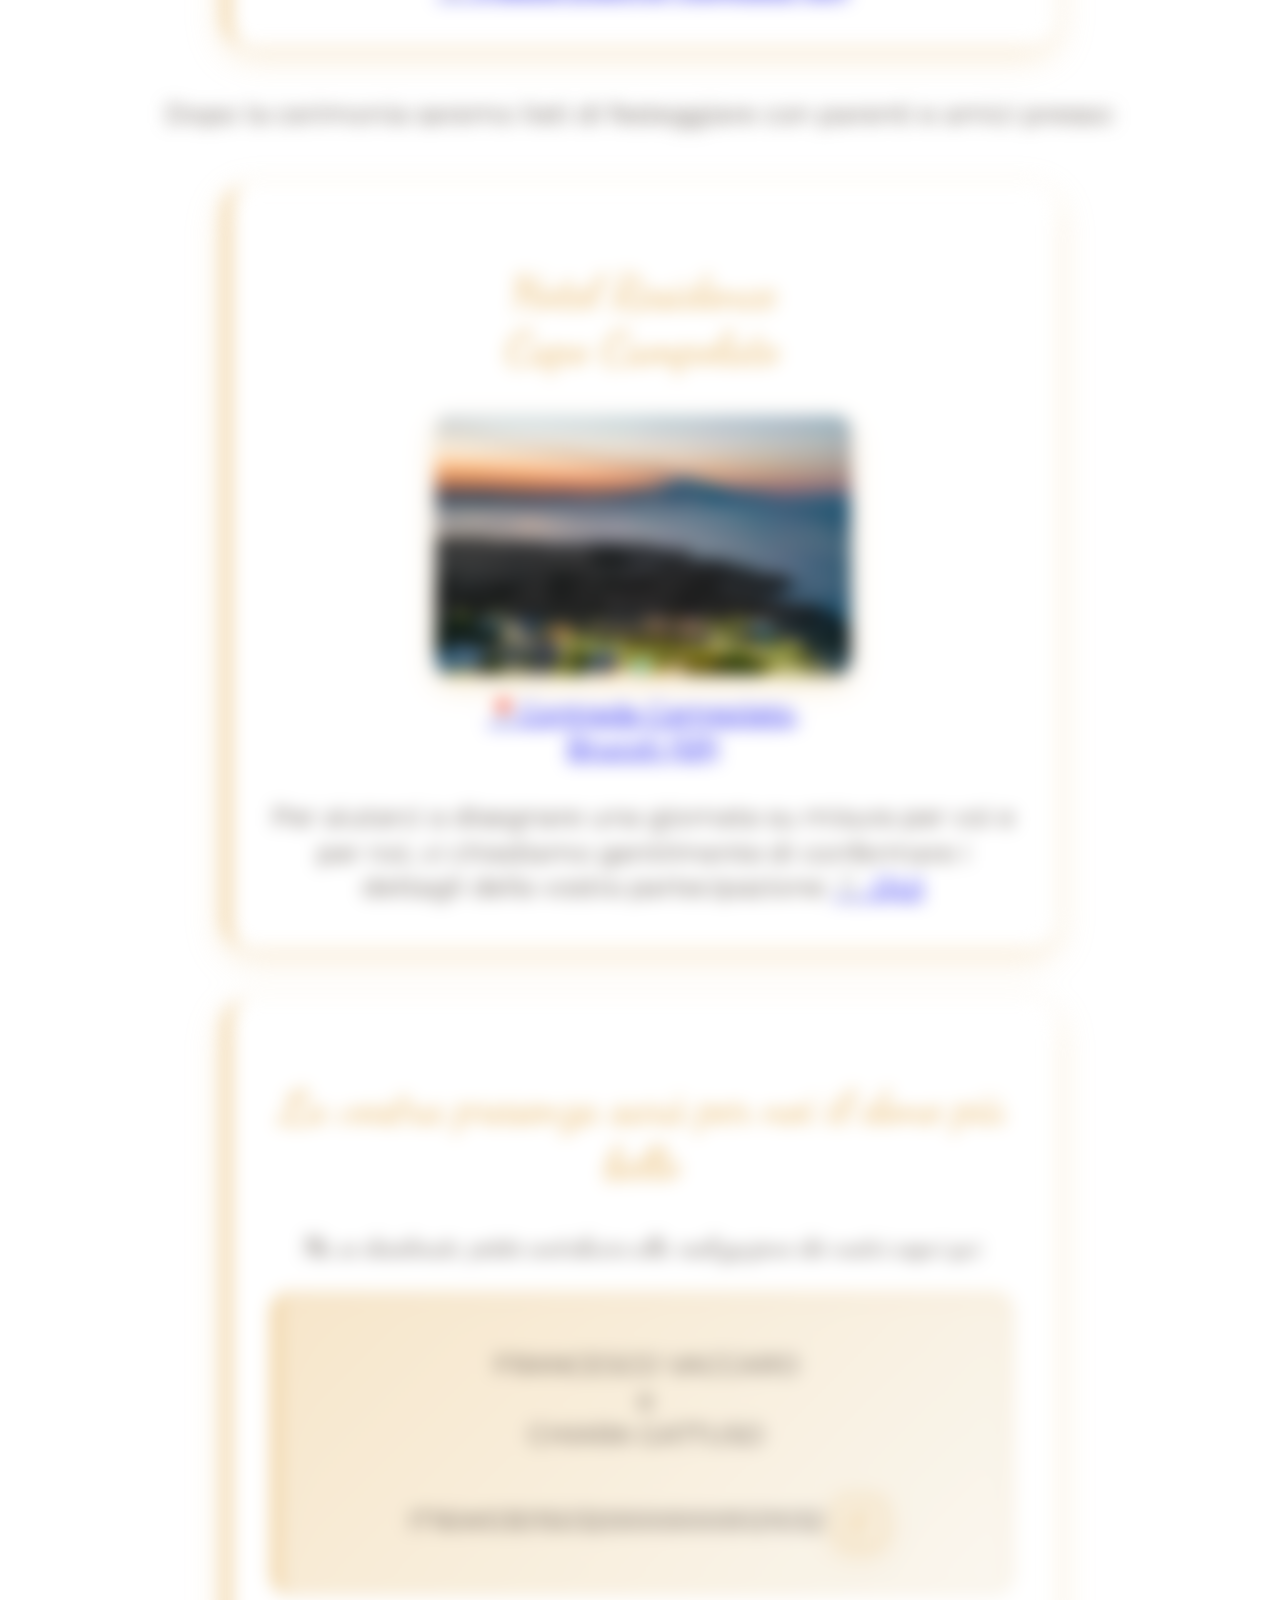
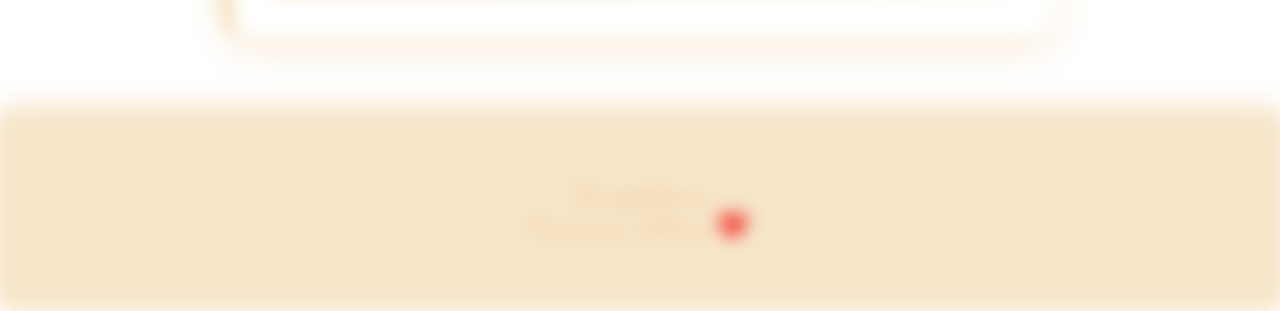
==== commit c508c2fd: "fixes transition" ====
--- a/index.html
+++ b/index.html
@@ -36,9 +36,9 @@
   transform: scale(1);
 }
 
-header{margin-top:80px;font-size:22px;}
-.names{position:absolute;top:20px;left:20px;font-size:2.5em;color:var(--primary-gold);margin:0;text-shadow:1px 1px 3px var(--shadow-gold);}
-.hero-photo{width:350px;height:350px;aspect-ratio:1/1;object-fit:cover;object-position:center;border-radius:50%;border:8px solid var(--primary-gold);box-shadow:0 20px 45px var(--shadow-gold);margin:120px auto 40px;display:block;}
+header{margin-top:80px;font-size:22px;flex-direction: column; display: flex; align-items: center}
+.names{font-size:2.5em;color:var(--primary-gold);margin:0;text-shadow:1px 1px 3px var(--shadow-gold);}
+.hero-photo{width:350px;height:350px;aspect-ratio:1/1;object-fit:cover;object-position:center;border-radius:50%;border:8px solid var(--primary-gold);box-shadow:0 20px 45px var(--shadow-gold);margin:40px auto 40px;display:block;}
 section{margin:50px auto;padding:40px;background:var(--white-pure);border-radius:25px;box-shadow:0 10px 30px var(--shadow-gold);max-width:800px;border-left:6px solid var(--primary-gold);}
 h1,h2{color:var(--primary-gold);font-weight:700;}
 .invito{max-width:800px;margin:50px auto;padding:40px;overflow-wrap:break-word;}
@@ -85,12 +85,15 @@
   display: flex;
   align-items: center;
   justify-content: center;
-  /* transizione scivola in alto */
-  transition: transform 0.75s cubic-bezier(0.4, 0, 0.6, 1),
-              opacity   0.6s ease;
-}
+
+  /* CAMBIATO: Transizione ottimizzata per lo scale */
+  transition: transform 0.8s cubic-bezier(0.4, 0, 0.2, 1),
+  opacity 0.7s ease;
+}
+
 #envelope-overlay.dismiss {
-  transform: translateY(-100%);
+  /* CAMBIATO: Invece di translateY, usiamo scale */
+  transform: scale(2); /* Ingrandisce la busta come se venisse verso l'utente */
   opacity: 0;
   pointer-events: none;
 }
@@ -198,8 +201,12 @@
 <!-- SITO SOTTO — sfocato all'inizio -->
 <div id="site-content">
   <header>
-    <h1 class="names">Francesco e Chiara</h1>
-    <img src="images/frachia.jpg" alt="Francesco e Chiara" class="hero-photo">
+    <div>
+      <h1 class="names">Francesco e Chiara</h1>
+    </div>
+    <div>
+      <img src="images/frachia.jpg" alt="Francesco e Chiara" class="hero-photo">
+    </div>
   </header>
   <section class="invito">
     <p style="font-size:35px;">Con immensa gioia annunciamo il nostro matrimonio!</p>
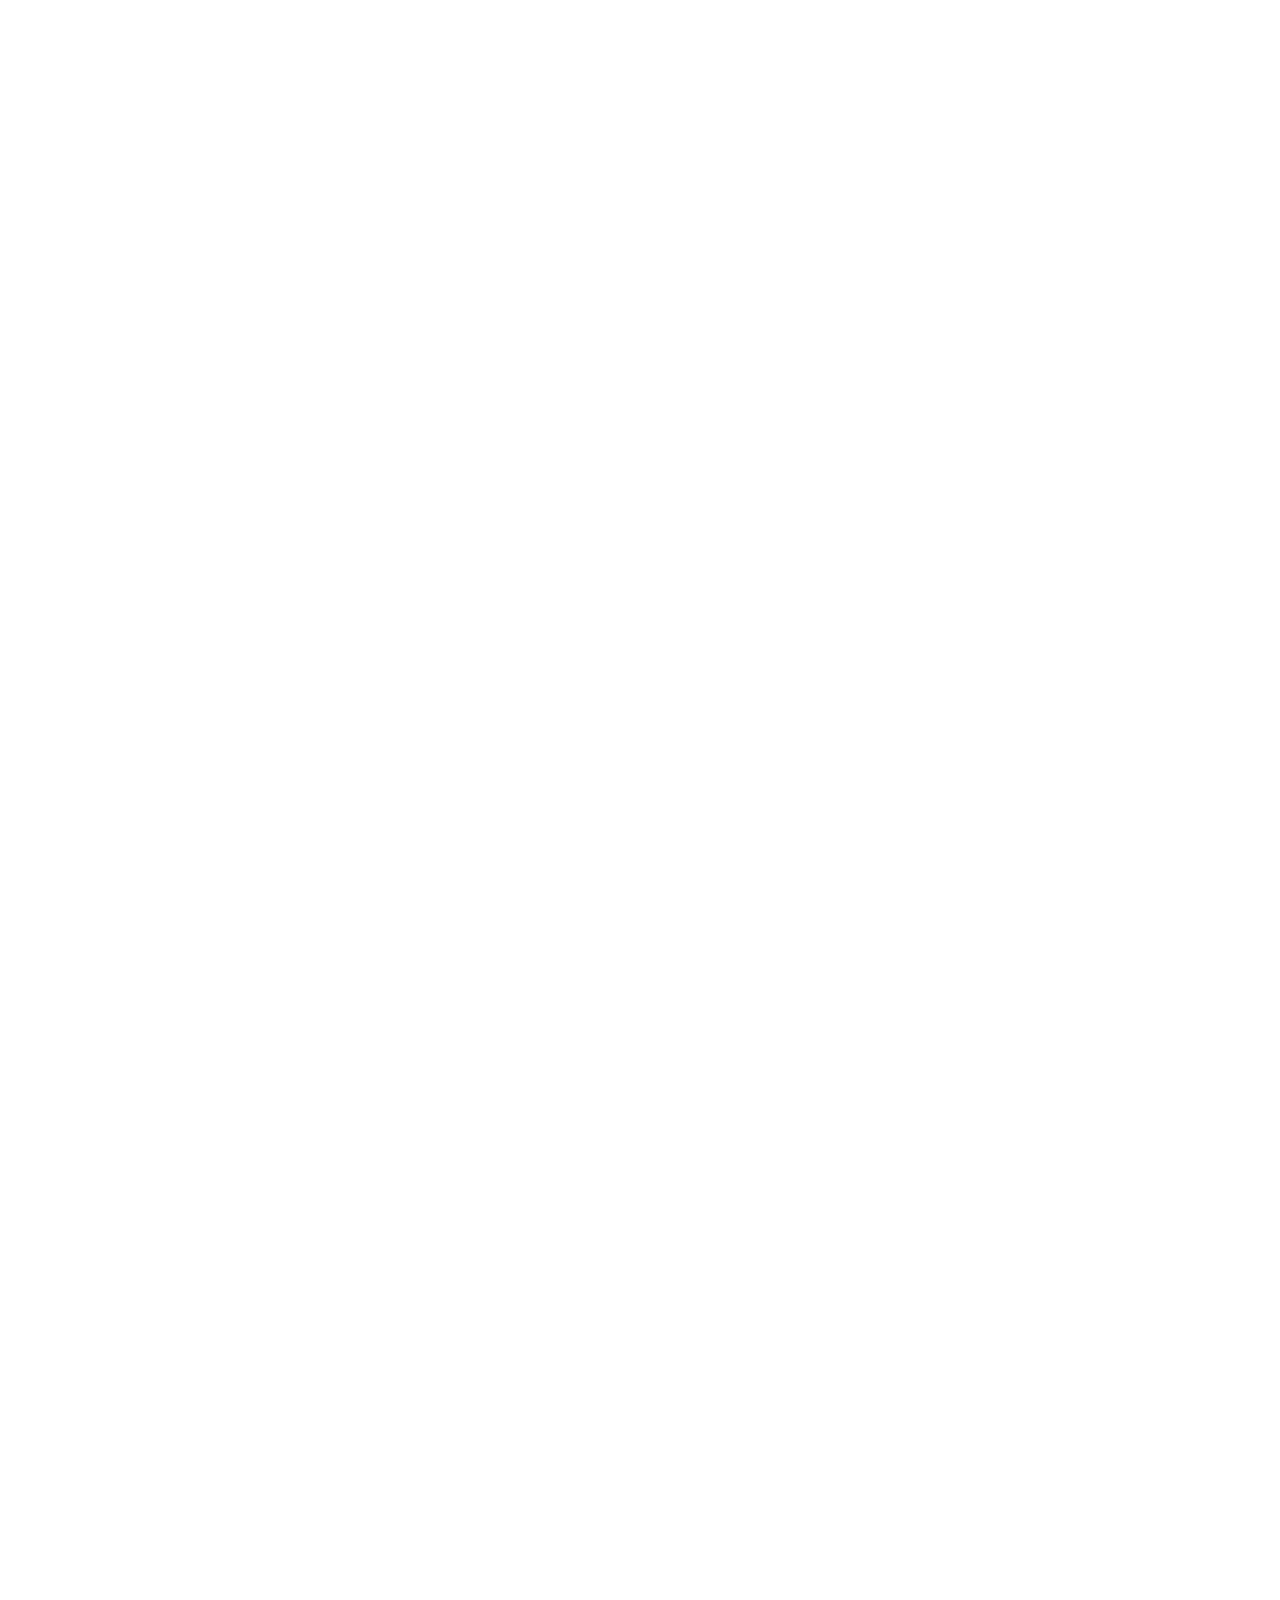
==== commit 1be8b81e: "fix with video" ====
--- a/index.html
+++ b/index.html
@@ -4,323 +4,156 @@
     <meta charset="UTF-8">
     <meta name="viewport" content="width=device-width, initial-scale=1.0">
     <title>Francesco & Chiara - Matrimonio 9 Settembre 2026</title>
+    <link rel="stylesheet" href="css/style.css">
     <link href="https://fonts.googleapis.com/css2?family=Dancing+Script:wght@400;700&display=swap" rel="stylesheet">
     <link rel="stylesheet" href="https://fonts.googleapis.com/css2?family=Material+Symbols+Outlined:opsz,wght,FILL,GRAD@24,400,0,0" />
     <link rel="preconnect" href="https://fonts.googleapis.com">
     <link rel="preconnect" href="https://fonts.gstatic.com" crossorigin>
-    <link href="https://fonts.googleapis.com/css2?family=Montserrat:ital,wght@0,100..900;1,100..900&display=swap" rel="stylesheet">
-<style>
-
-/* ===================== SITO ===================== */
-:root {
-  --primary-gold:#EBC17C; --champagne-bg:#F7E6CA;
-  --white-pure:#FFFFFF; --neutral-light:#FAF7F0;
-  --shadow-gold:rgba(235,193,124,0.35); --dark-gold:#B8945F; --text-dark:#5A4F47;
-}
-* { box-sizing: border-box; }
-body {
-  font-family:"Dancing Script",cursive; text-align:center;
-  background: linear-gradient(to bottom, var(--champagne-bg), var(--neutral-light));
-  background-attachment: fixed;
-  margin:0; padding:20px; color:var(--text-dark); overflow-x:hidden;
-}
-
-/* Il sito parte sfocato e scalato leggermente */
-#site-content {
-  filter: blur(8px);
-  transform: scale(1.04);
-  transition: filter 0.9s ease 0.3s, transform 0.9s ease 0.3s;
-}
-#site-content.focused {
-  filter: blur(0px);
-  transform: scale(1);
-}
-
-header{margin-top:80px;font-size:22px;flex-direction: column; display: flex; align-items: center}
-.names{font-size:2.5em;color:var(--primary-gold);margin:0;text-shadow:1px 1px 3px var(--shadow-gold);}
-.hero-photo{width:350px;height:350px;aspect-ratio:1/1;object-fit:cover;object-position:center;border-radius:50%;border:8px solid var(--primary-gold);box-shadow:0 20px 45px var(--shadow-gold);margin:40px auto 40px;display:block;}
-section{margin:50px auto;padding:40px;background:var(--white-pure);border-radius:25px;box-shadow:0 10px 30px var(--shadow-gold);max-width:800px;border-left:6px solid var(--primary-gold);}
-h1,h2{color:var(--primary-gold);font-weight:700;}
-.invito{max-width:800px;margin:50px auto;padding:40px;overflow-wrap:break-word;}
-.invito>p:first-of-type{font-size:clamp(1.15em,2.2vw,1.6em);line-height:1.45;margin-top:0;margin-bottom:22px;}
-.invito .data-main{font-size:20px;font-family:"Montserrat",sans-serif;margin-bottom:8px;}
-.invito .data-clock{font-size:25px;font-family:"Montserrat",sans-serif;margin-bottom:8px;color:var(--primary-gold);}
-.invito .data-evidenza{letter-spacing:1px;font-size:35px;}
-.frase-effetto{font-size:1.8em;color:var(--text-dark);background:var(--champagne-bg);padding:25px;border-radius:20px;margin:25px 0;box-shadow:inset 0 3px 15px rgba(247,230,202,0.4);}
-.data-grande{margin:30px 0;}
-.data-main{font-size:1.4em;margin:0 0 10px 0;color:var(--text-dark);}
-.data-evidenza{font-size:clamp(2.2em,7.5vw,4.5em);font-weight:700;color:var(--primary-gold);margin:0;text-shadow:2px 2px 4px var(--shadow-gold);letter-spacing:2px;line-height:1.1;max-width:90vw;}
-.luogo img{width:100%;max-width:400px;height:250px;object-fit:cover;object-position:top;border-radius:15px;box-shadow:0 10px 25px var(--shadow-gold);margin:20px auto;display:block;}
-section.luogo h2{font-size:clamp(2.5em,4vw,2.8em);}
-a.outcontainer{font-size:clamp(1.5em,2.2vw,1.55em);line-height:1.35;font-family:"Montserrat",sans-serif;}
-a.mangiare{font-size:clamp(1.0em,2.2vw,1.55em);line-height:1.35;font-family:"Montserrat",sans-serif;}
-section.luogo a[href]{font-size:clamp(1.0em,2.2vw,1.55em);line-height:1.35;font-family:"Montserrat",sans-serif;}
-section.iban-section h2{font-size:clamp(2.0em,4vw,2.8em);}
-section.iban-section p{font-size:clamp(1.2em,2.2vw,1.55em);line-height:1.35;}
-.iban-box{background:linear-gradient(135deg,var(--champagne-bg),var(--neutral-light));padding:30px;border-radius:20px;border-left:6px solid var(--primary-gold);box-shadow:inset 0 3px 15px rgba(247,230,202,0.5);}
-footer{margin-top:70px;padding:40px;color:var(--primary-gold);font-size:1.6em;background:var(--champagne-bg);border-radius:20px;box-shadow:0 -5px 20px var(--shadow-gold);}
-button{padding:18px 45px;background:linear-gradient(135deg,var(--primary-gold),var(--dark-gold));color:var(--white-pure);border:none;border-radius:12px;font-size:1.3em;cursor:pointer;box-shadow:0 8px 25px var(--shadow-gold);transition:all .3s ease;font-family:inherit;}
-button:hover{transform:translateY(-3px);box-shadow:0 12px 35px var(--shadow-gold);}
-.iban-row{display:flex;align-items:center;justify-content:center;gap:12px;flex-wrap:wrap;}
-.copy-iban-btn{width:46px;height:46px;padding:0;border-radius:12px;border:2px solid var(--primary-gold);background:transparent;color:var(--primary-gold);display:inline-flex;align-items:center;justify-content:center;cursor:pointer;transition:transform .15s ease,background .25s ease,color .25s ease,box-shadow .25s ease;}
-.copy-iban-btn:hover{transform:translateY(-1px);}
-.copy-iban-btn .material-symbols-outlined{font-size:26px;line-height:1;}
-.copy-iban-btn.is-copied{background:linear-gradient(135deg,var(--primary-gold),var(--dark-gold));color:var(--white-pure);box-shadow:0 8px 25px var(--shadow-gold);}
-section.iban-section p.intestazione{font-size:clamp(1.0em,2.2vw,1.55em);line-height:1.35;font-family:"Montserrat",sans-serif;}
-@media(max-width:768px){
-  .names{position:static;margin-bottom:25px;font-size:2.2em;}
-  section{padding:30px 20px;margin:35px 15px;}
-  .data-evidenza{letter-spacing:1px;}
-}
-
-/* ===================== BUSTA OVERLAY ===================== */
-#envelope-overlay {
-  position: fixed;
-  inset: 0;
-  z-index: 9999;
-  background: #EBC17C;
-  cursor: pointer;
-  overflow: hidden;
-  -webkit-tap-highlight-color: transparent;
-  display: flex;
-  align-items: center;
-  justify-content: center;
-
-  /* CAMBIATO: Transizione ottimizzata per lo scale */
-  transition: transform 0.8s cubic-bezier(0.4, 0, 0.2, 1),
-  opacity 0.7s ease;
-}
-
-#envelope-overlay.dismiss {
-  /* CAMBIATO: Invece di translateY, usiamo scale */
-  transform: scale(2); /* Ingrandisce la busta come se venisse verso l'utente */
-  opacity: 0;
-  pointer-events: none;
-}
-
-/* Lembo superiore */
-#flap-top {
-  position: absolute;
-  top: 0; left: 0; right: 0;
-  height: 52%;
-  background: #d4a84b;
-  clip-path: polygon(0 0, 100% 0, 50% 100%);
-  transform-origin: top center;
-  transform-style: preserve-3d;
-  backface-visibility: hidden;
-  transition: transform 0.85s cubic-bezier(0.4, 0, 0.2, 1);
-  z-index: 3;
-}
-#flap-top::after {
-  content: "";
-  position: absolute; inset: 0;
-  background: linear-gradient(150deg, rgba(255,255,255,0.18) 0%, transparent 55%);
-  clip-path: polygon(0 0, 100% 0, 50% 100%);
-}
-
-/* Mini invito dentro la busta */
-#env-card {
-  position: relative;
-  z-index: 2;
-  width: min(280px, 72vw);
-  background: #fffdf6;
-  border-radius: 10px;
-  border: 1.5px solid rgba(180,140,60,0.3);
-  padding: 30px 24px 24px;
-  text-align: center;
-  box-shadow: 0 6px 28px rgba(100,70,10,0.2);
-  pointer-events: none;
-}
-#env-card::before {
-  content: "";
-  position: absolute; top: 0; left: 0; right: 0;
-  height: 4px;
-  background: linear-gradient(90deg, #EBC17C, #B8945F, #EBC17C);
-  border-radius: 10px 10px 0 0;
-}
-#env-card .card-names {
-  font-family: "Dancing Script", cursive;
-  font-size: clamp(1.4rem, 5vw, 1.8rem);
-  color: #B8945F;
-  line-height: 1.3;
-  margin: 0 0 10px;
-}
-#env-card .card-divider {
-  color: #EBC17C;
-  font-size: 1rem;
-  margin: 8px 0;
-  letter-spacing: 3px;
-}
-#env-card .card-date {
-  font-family: "Montserrat", sans-serif;
-  font-size: clamp(0.72rem, 2.5vw, 0.88rem);
-  color: #c9a96e;
-  letter-spacing: 2px;
-  margin: 10px 0 0;
-  text-transform: uppercase;
-}
-
-/* Sigillo ceralacca */
-#wax-seal {
-  position: absolute;
-  top: 50%; left: 50%;
-  transform: translate(-50%, -50%);
-  z-index: 5;
-  width: min(130px, 34vw);
-  height: min(130px, 34vw);
-  transition: transform 0.25s ease, opacity 0.2s ease;
-}
-#wax-seal::before {
-  content: ""; position: absolute; inset: 0; border-radius: 50%;
-  background: radial-gradient(circle at 35% 30%,
-    #d4b44e 0%, #b8940a 30%, #9a7a00 55%, #7a5f00 78%, #5e4700 100%);
-  box-shadow:
-    0 4px 12px rgba(50,30,0,0.6), 0 8px 28px rgba(50,30,0,0.35),
-    inset 0 2px 6px rgba(255,220,100,0.5), inset 0 -3px 6px rgba(0,0,0,0.35);
-}
-#wax-seal::after {
-  content: ""; position: absolute; inset: 7px; border-radius: 50%;
-  border: 1.5px solid rgba(255,215,80,0.35);
-  box-shadow: inset 0 0 10px rgba(255,200,50,0.2);
-}
-#wax-seal svg { position:absolute; inset:0; width:100%; height:100%; z-index:6; }
-
-/* Sigillo sparisce al tap */
-#envelope-overlay.open #flap-top {
-  transform: rotateX(-190deg);
-}
-#envelope-overlay.open #wax-seal {
-  transform: translate(-50%, -50%) scale(0);
-  opacity: 0;
-}
-
-</style>
+    <link href="https://fonts.googleapis.com/css2?family=Montserrat:ital,wght@0,100..900;1,100..900&family=Playwrite+DE+SAS:wght@300&display=swap" rel="stylesheet">
+    <style>
+      *{box-sizing:border-box;margin:0;padding:0}
+      html,body{width:100%;min-height:100%;overflow-x:hidden}
+      body{font-family:'Dancing Script',cursive;background:#fff;color:#5a4f47;overflow:hidden}
+      body.page-ready{overflow:auto}
+      .page-content{opacity:0;pointer-events:none;transition:opacity 1s ease}
+      .page-content.visible{opacity:1;pointer-events:auto}
+      .video-overlay{position:fixed;inset:0;z-index:9999;background:#fff;opacity:1;transition:opacity 1s ease}
+      .video-overlay.hide{opacity:0;pointer-events:none}
+      .video-overlay video{width:100%;height:100%;object-fit:cover;display:block;background:#fff}
+      .start-hint{
+        position:absolute;
+        inset:0;
+        display:grid;
+        place-items:center;
+        color:#7a5a28;
+        font-family:Montserrat,sans-serif;
+        font-size:clamp(18px,2.5vw,28px);
+        background:rgba(255,255,255,.25);
+        text-align:center;
+        padding:20px;
+        z-index:2;
+        pointer-events:none;
+      }
+      .names{position:absolute;top:20px;left:20px;font-size:2.5em;color:#EBC17C;margin:0;text-shadow:1px 1px 3px rgba(235,193,124,.35)}
+      header{margin-top:80px;font-size:22px}
+      .hero-photo{width:350px;height:350px;object-fit:cover;border-radius:50%;border:8px solid #EBC17C;box-shadow:0 20px 45px rgba(235,193,124,.35);margin:120px auto 40px;display:block}
+      section{margin:50px auto;padding:40px;background:#fff;border-radius:25px;box-shadow:0 10px 30px rgba(235,193,124,.35);max-width:800px;border-left:6px solid #EBC17C}
+      h1,h2{color:#EBC17C}
+      .invito{max-width:800px;margin:50px auto;padding:40px;overflow-wrap:break-word}
+      .invito>p:first-of-type{font-size:clamp(1.15em,2.2vw,1.6em);line-height:1.45;margin-bottom:22px}
+      .data-main{font-size:20px;font-family:Montserrat,sans-serif;margin-bottom:8px}
+      .data-clock{font-size:25px;font-family:Montserrat,sans-serif;color:#EBC17C}
+      .data-evidenza{font-size:clamp(2.2em,7.5vw,4.5em);font-weight:700;color:#EBC17C;margin:0;text-shadow:2px 2px 4px rgba(235,193,124,.35);letter-spacing:2px;line-height:1.1}
+      .frase-effetto{font-size:1.8em;background:#F7E6CA;padding:25px;border-radius:20px;margin:25px 0;box-shadow:inset 0 3px 15px rgba(247,230,202,.4)}
+      .luogo img{width:100%;max-width:400px;height:250px;object-fit:cover;object-position:top;border-radius:15px;box-shadow:0 10px 25px rgba(235,193,124,.35);margin:20px auto;display:block}
+      section.luogo h2{font-size:clamp(2.5em,4vw,2.8em)}
+      a.outcontainer,a.mangiare,section.luogo a[href],section.iban-section p,section.iban-section p.intestazione{font-size:clamp(1.0em,2.2vw,1.55em);line-height:1.35;font-family:Montserrat,sans-serif}
+      section.iban-section h2{font-size:clamp(2.0em,4vw,2.8em)}
+      .iban-box{background:linear-gradient(135deg,#F7E6CA,#FAF7F0);padding:30px;border-radius:20px;border-left:6px solid #EBC17C;box-shadow:inset 0 3px 15px rgba(247,230,202,.5)}
+      .iban-row{display:flex;align-items:center;justify-content:center;gap:12px;flex-wrap:wrap}
+      .iban{overflow-wrap:anywhere;word-break:break-word;text-align:center;letter-spacing:1px;margin:0}
+      .copy-iban-btn{width:46px;height:46px;padding:0;border-radius:12px;border:2px solid #EBC17C;background:transparent;color:#EBC17C;display:inline-flex;align-items:center;justify-content:center;cursor:pointer}
+      .copy-iban-btn.is-copied{background:linear-gradient(135deg,#EBC17C,#B8945F);color:#fff}
+      .copy-iban-btn .material-symbols-outlined{font-size:26px;line-height:1}
+      footer{margin-top:70px;padding:40px;color:#EBC17C;font-size:1.6em;background:#F7E6CA;border-radius:20px;box-shadow:0 -5px 20px rgba(235,193,124,.35)}
+      button{padding:18px 45px;background:linear-gradient(135deg,#EBC17C,#B8945F);color:#fff;border:none;border-radius:12px;font-size:1.3em;cursor:pointer;box-shadow:0 8px 25px rgba(235,193,124,.35);font-family:inherit}
+      button:hover{transform:translateY(-3px)}
+      @media (max-width:768px){
+        .names{position:static;margin-bottom:25px;font-size:2.2em}
+        section{padding:30px 20px;margin:35px 15px}
+      }
+    </style>
 </head>
 <body>
 
-<!-- SITO SOTTO — sfocato all'inizio -->
-<div id="site-content">
-  <header>
-    <div>
-      <h1 class="names">Francesco e Chiara</h1>
+    <div class="video-overlay" id="videoOverlay">
+        <div class="start-hint" id="startHint"></div>
+        <video id="openingVideo" muted playsinline preload="auto">
+            <source src="video/apertura-busta.mp4" type="video/mp4">
+        </video>
     </div>
-    <div>
-      <img src="images/frachia.jpg" alt="Francesco e Chiara" class="hero-photo">
-    </div>
-  </header>
-  <section class="invito">
-    <p style="font-size:35px;">Con immensa gioia annunciamo il nostro matrimonio!</p>
-    <div class="data-grande">
-      <p class="data-main">CI SPOSIAMO IL</p>
-      <p></p>
-      <p class="data-evidenza">9 Settembre 2026</p>
-      <a class="data-clock"> ore 16:00</a>
-    </div>
-    <p class="frase-effetto">"Siamo felici di invitarvi a condividere con noi
-l'emozione di questo giorno speciale."</p>
-  </section>
-  <section class="luogo">
-    <h2>Chiesa Madre</h2>
-    <img src="images/chiesaMadre.jpg" alt="Chiesa">
-    <a href="https://maps.app.goo.gl/vABv9m3pDRx1BCRR8" target="_blank" rel="noopener noreferrer">&#128205; Piazza Duomo, Augusta (SR)</a>
-  </section>
-  <a class="outcontainer"> Dopo la cerimonia saremo lieti di festeggiare con parenti e amici presso:</a>
-  <section class="luogo">
-    <h2>Hotel Residence <br> Capo Campolato</h2>
-    <img src="images/locale.png" alt="Capo Campolato Brucoli">
-    <a href="https://maps.app.goo.gl/vprbDVHVR39zXy7f8" target="_blank" rel="noopener noreferrer">&#128205;Contrada Campolato,<br> Brucoli (SR)<br></a>
-    <a class="mangiare"><br>Per aiutarci a disegnare una giornata su misura per voi e per noi, vi chiediamo gentilmente di confermare i dettagli della vostra partecipazione:</a>
-    <a href="https://docs.google.com/forms/d/e/1FAIpQLSemCFnzwyv9SlP00ai1sc4icXIftAXX4wz9MsxwRKEvQMiRog/viewform?pli=1" target="_blank" rel="noopener noreferrer">&#127860; QUI</a>
-  </section>
-  <section class="iban-section">
-    <h2>La vostra presenza sarà per noi il dono più bello</h2>
-    <p style="font-size:25px;">Ma se desiderate, potete contribuire alla realizzazione dei nostri sogni qui:</p>
-    <div class="iban-box">
-      <p class="intestazione">FRANCESCO VACCARO <br> e <br> CHIARA GATTUSO</p>
-      <div class="iban-row">
-        <p class="intestazione" id="ibanValue">IT16W0301503200000005121032</p>
-        <button type="button" class="copy-iban-btn" data-copy="#ibanValue" aria-label="Copia IBAN">
-          <span class="material-symbols-outlined" aria-hidden="true">content_copy</span>
-        </button>
-      </div>
-    </div>
-  </section>
-  <footer>
-    <p>Vi aspettiamo <br>Francesco e Chiara ❤️</p>
-  </footer>
-</div>
 
-<!-- BUSTA OVERLAY -->
-<div id="envelope-overlay" role="button" aria-label="Apri l'invito" tabindex="0">
-  <div id="env-card">
-    <p class="card-names">Francesco<br>&amp;<br>Chiara</p>
-    <div class="card-divider">— ❤ —</div>
-    <p class="card-date">9 · Settembre · 2026</p>
-  </div>
-  <div id="wax-seal">
-    <svg viewBox="0 0 100 100" xmlns="http://www.w3.org/2000/svg">
-      <circle cx="50" cy="50" r="43" fill="none" stroke="rgba(255,210,80,0.3)" stroke-width="1.5" stroke-dasharray="5 3.5"/>
-      <circle cx="50" cy="50" r="35" fill="none" stroke="rgba(255,215,80,0.35)" stroke-width="1"/>
-      <text x="50" y="45" text-anchor="middle" font-family="Dancing Script,cursive" font-size="16" fill="rgba(255,240,140,0.95)" font-weight="700">F &amp; C</text>
-      <text x="50" y="62" text-anchor="middle" font-family="Montserrat,sans-serif" font-size="7" fill="rgba(255,225,105,0.7)" letter-spacing="2">2026</text>
-      <text x="50" y="76" text-anchor="middle" font-size="9" fill="rgba(255,215,80,0.5)">✦ ✦ ✦</text>
-      <text x="50" y="30" text-anchor="middle" font-size="9" fill="rgba(255,215,80,0.5)">✦ ✦ ✦</text>
-    </svg>
-  </div>
-  <div id="flap-top"></div>
-</div>
+    <main class="page-content" id="pageContent">
+        <header>
+            <h1 class="names">Francesco e Chiara</h1>
+            <img src="images/frachia.jpg" alt="Francesco e Chiara" class="hero-photo">
+        </header>
 
-<script>
-(function(){
-  const overlay = document.getElementById("envelope-overlay");
-  const site    = document.getElementById("site-content");
-  let opened = false;
+        <section class="invito">
+            <p style="font-size: 35px;">Con immensa gioia annunciamo il nostro matrimonio!</p>
+            <div class="data-grande">
+                <p class="data-main">CI SPOSIAMO IL</p>
+                <p></p>
+                <p class="data-evidenza">9 Settembre 2026</p>
+                <a class="data-clock"> ore 16:00</a>
+            </div>
+            <p class="frase-effetto">"Siamo felici di invitarvi a condividere con noi l’emozione di questo giorno speciale."</p>
+        </section>
 
-  function openEnvelope(){
-    if(opened) return;
-    opened = true;
+        <section class="luogo">
+            <h2>Chiesa Madre</h2>
+            <img src="images/chiesaMadre.jpg" alt="Chiesa">
+            <a href="https://maps.app.goo.gl/vABv9m3pDRx1BCRR8">&#128205; Piazza Duomo, Augusta (SR)</a>
+        </section>
 
-    // 1. Lembo si apre + sigillo sparisce
-    overlay.classList.add("open");
+        <a class="outcontainer">Dopo la cerimonia saremo lieti di festeggiare con parenti e amici presso:</a>
 
-    // 2. Dopo 0.9s la busta scivola via in alto
-    setTimeout(() => {
-      overlay.classList.add("dismiss");
-      // contemporaneamente il sito mette a fuoco
-      site.classList.add("focused");
-    }, 900);
+        <section class="luogo">
+            <h2>Hotel Residence <br> Capo Campolato</h2>
+            <img src="images/locale.png" alt="Capo Campolato Brucoli">
+            <a href="https://maps.app.goo.gl/vprbDVHVR39zXy7f8">&#128205;Contrada Campolato,<br> Brucoli (SR)<br></a>
+            <a class="mangiare"><br>Per aiutarci a disegnare una giornata su misura per voi e per noi, vi chiediamo gentilmente di confermare i dettagli della vostra partecipazione: </a>
+            <a href="https://docs.google.com/forms/d/e/1FAIpQLSemCFnzwyv9SlP00ai1sc4icXIftAXX4wz9MsxwRKEvQMiRog/viewform?pli=1">&#127860;QUI</a>
+        </section>
 
-    // 3. Rimuovi dal DOM
-    setTimeout(() => {
-      overlay.remove();
-    }, 1800);
-  }
+        <section class="iban-section">
+            <h2>La vostra presenza sarà per noi il dono più bello</h2>
+            <p style="font-size: 25px;">Ma se desiderate, potete contribuire alla realizzazione dei nostri sogni qui: </p>
+            <div class="iban-box">
+                <p class="intestazione">FRANCESCO VACCARO <br> e <br> CHIARA GATTUSO</p>
+                <div class="iban-row">
+                    <p class="intestazione" id="ibanValue">IT16W0301503200000005121032</p>
+                    <button type="button" class="copy-iban-btn" data-copy="#ibanValue" aria-label="Copia IBAN">
+                        <span class="material-symbols-outlined" aria-hidden="true">content_copy</span>
+                    </button>
+                </div>
+            </div>
+        </section>
 
-  overlay.addEventListener("click",   openEnvelope);
-  overlay.addEventListener("keydown", (e) => {
-    if(e.key==="Enter" || e.key===" ") openEnvelope();
-  });
-})();
+        <footer>
+            <p>Vi aspettiamo <br>Francesco e Chiara ❤️</p>
+        </footer>
+    </main>
 
-/* Copia IBAN */
-async function copyText(t){
-  if(navigator.clipboard?.writeText){ await navigator.clipboard.writeText(t); return; }
-  const ta=document.createElement("textarea");
-  ta.value=t; ta.style.cssText="position:fixed;opacity:0";
-  document.body.appendChild(ta); ta.select(); document.execCommand("copy"); document.body.removeChild(ta);
-}
-document.addEventListener("click", async(e) => {
-  const btn=e.target.closest(".copy-iban-btn"); if(!btn) return;
-  const tgt=document.querySelector(btn.dataset.copy);
-  const txt=(tgt?.textContent||"").trim(); if(!txt) return;
-  try {
-    await copyText(txt);
-    btn.classList.add("is-copied");
-    const ic=btn.querySelector(".material-symbols-outlined"); const old=ic?.textContent;
-    if(ic) ic.textContent="check";
-    setTimeout(()=>{ btn.classList.remove("is-copied"); if(ic&&old) ic.textContent=old; },1200);
-  } catch(err){ alert("Copia non consentita dal browser."); }
-});
-</script>
+    <script>
+      const videoOverlay = document.getElementById('videoOverlay');
+      const openingVideo = document.getElementById('openingVideo');
+      const startHint = document.getElementById('startHint');
+      const pageContent = document.getElementById('pageContent');
+      let started = false;
+
+      function showPage() {
+        videoOverlay.classList.add('hide');
+        pageContent.classList.add('visible');
+        document.body.classList.add('page-ready');
+        setTimeout(() => {
+          videoOverlay.style.display = 'none';
+        }, 1000);
+      }
+
+      function startVideo() {
+        if (started) return;
+        started = true;
+        startHint.style.display = 'none';
+        openingVideo.currentTime = 0;
+        openingVideo.play();
+        setTimeout(() => {
+          showPage();
+        }, 1500);
+      }
+
+      videoOverlay.addEventListener('click', startVideo);
+      videoOverlay.addEventListener('touchstart', startVideo, { passive: true });
+    </script>
 </body>
 </html>
--- a/css/style.css
+++ b/css/style.css
@@ -0,0 +1,301 @@
+
+:root {
+  --primary-gold: #EBC17C;
+  --champagne-bg: #F7E6CA;
+  --white-pure: #FFFFFF;
+  --neutral-light: #FAF7F0;
+  --shadow-gold: rgba(235,193,124,0.35);
+  --dark-gold: #B8945F;
+  --text-dark: #5A4F47;
+}
+
+* { box-sizing: border-box; }
+
+
+body {
+  font-family: 'Dancing Script', cursive;
+  text-align: center;
+  background: linear-gradient(to bottom, var(--champagne-bg), var(--neutral-light));
+  margin: 0;
+  padding: 20px;
+  color: var(--text-dark);
+}
+
+/* Header */
+header {
+  margin-top: 80px;
+  font-size: 22px;
+}
+.names {
+  position: absolute;
+  top: 20px;
+  left: 20px;
+  font-size: 2.5em;
+  color: var(--primary-gold);
+  margin: 0;
+  text-shadow: 1px 1px 3px var(--shadow-gold);
+}
+
+.hero-photo {
+  width: 350px;
+  height: 350px;
+  aspect-ratio: 1 / 1;
+  object-fit: cover;
+  object-position: center center;
+  border-radius: 50%;
+  border: 8px solid var(--primary-gold);
+  box-shadow: 0 20px 45px var(--shadow-gold);
+  margin: 120px auto 40px;
+  display: block;
+}
+
+/* Sections */
+section {
+  margin: 50px auto;
+  padding: 40px;
+  background: var(--white-pure);
+  border-radius: 25px;
+  box-shadow: 0 10px 30px var(--shadow-gold);
+  max-width: 800px;
+  border-left: 6px solid var(--primary-gold);
+}
+
+h1, h2 {
+  color: var(--primary-gold);
+  font-weight: 700;
+}
+
+/* Invito: se vuoi uguale alle altre sezioni, puoi anche cancellare questo blocco */
+.invito{
+  max-width: 800px;     /* uguale a section */
+  margin: 50px auto;    /* uguale a section */
+  padding: 40px;        /* uguale a section */
+  overflow-wrap: break-word;
+}
+/* Prima frase dell’invito più grande */
+.invito > p:first-of-type {
+  font-size: clamp(1.15em, 2.2vw, 1.6em);
+  line-height: 1.45;
+  margin-top: 0;
+  margin-bottom: 22px;
+}
+
+.invito .data-main {
+  font-size: 20px;
+  font-family: "Montserrat", sans-serif;
+  margin-bottom: 8px;
+}
+
+.invito .data-clock {
+  font-size: 25px;
+  font-family: "Montserrat", sans-serif;
+  margin-bottom: 8px;
+  color: var(--primary-gold);
+}
+
+/* Giorno più piccolo */
+.invito .data-evidenza {
+  font-size: clamp(1.6em, 4.6vw, 2.8em);
+  letter-spacing: 1px;
+  font-size: 35px;
+
+  
+}
+
+/* Frase */
+.frase-effetto {
+  font-size: 1.8em;
+  color: var(--text-dark);
+  background: var(--champagne-bg);
+  padding: 25px;
+  border-radius: 20px;
+  margin: 25px 0;
+  box-shadow: inset 0 3px 15px rgba(247,230,202,0.4);
+}
+
+/* Data grande */
+.data-grande { margin: 30px 0; }
+
+.data-main {
+  font-size: 1.4em;
+  margin: 0 0 10px 0;
+  color: var(--text-dark);
+}
+
+.data-evidenza {
+  font-size: clamp(2.2em, 7.5vw, 4.5em);
+  font-weight: 700;
+  color: var(--primary-gold);
+  margin: 0;
+  text-shadow: 2px 2px 4px var(--shadow-gold);
+  letter-spacing: 2px;
+  line-height: 1.1;
+  max-width: 90vw;
+}
+
+/* Map + immagini luoghi */
+.map {
+  width: 100%;
+  height: 350px;
+  border: 4px solid var(--champagne-bg);
+  border-radius: 15px;
+  margin-top: 20px;
+  box-shadow: 0 5px 20px var(--shadow-gold);
+}
+
+.luogo img {
+  width: 100%;
+  max-width: 400px;
+  height: 250px;
+  object-fit: cover;
+  object-position: top;
+  border-radius: 15px;
+  box-shadow: 0 10px 25px var(--shadow-gold);
+  margin: 20px auto;
+  display: block;
+}
+/* Titolo sezione (La Chiesa / Locale Ricevimento) più grande */
+section.luogo h2{
+  font-size: clamp(2.5em, 4vw, 2.8em);
+}
+a.outcontainer{
+  font-size: clamp(1.5em, 2.2vw, 1.55em);
+  line-height: 1.35;
+  font-family: "Montserrat", sans-serif;
+}
+a.mangiare{
+  font-size: clamp(1.0em, 2.2vw, 1.55em);
+  line-height: 1.35;
+  font-family: "Montserrat", sans-serif;
+}
+/* Tutti i paragrafi (compresi Ore/Indirizzo) più grandi */
+section.luogo  a[href]{
+  font-size: clamp(1.0em, 2.2vw, 1.55em);
+  line-height: 1.35;
+  font-family: "Montserrat", sans-serif;
+}
+
+/* Titolo IBAN grande come “La Chiesa” */
+section.iban-section h2{
+  font-size: clamp(2.0em, 4vw, 2.8em);
+}
+
+/* Testi IBAN grandi come i p delle sezioni luogo */
+section.iban-section p{
+  font-size: clamp(1.2em, 2.2vw, 1.55em);
+  line-height: 1.35;
+}
+
+/* IBAN */
+.iban-box {
+  background: linear-gradient(135deg, var(--champagne-bg), var(--neutral-light));
+  padding: 30px;
+  border-radius: 20px;
+  border-left: 6px solid var(--primary-gold);
+  box-shadow: inset 0 3px 15px rgba(247,230,202,0.5);
+}
+.iban-box strong { color: var(--primary-gold); }
+
+/* Footer */
+footer {
+  margin-top: 70px;
+  padding: 40px;
+  color: var(--primary-gold);
+  font-size: 1.6em;
+  background: var(--champagne-bg);
+  border-radius: 20px;
+  box-shadow: 0 -5px 20px var(--shadow-gold);
+}
+
+/* Bottoni generici */
+button {
+  padding: 18px 45px;
+  background: linear-gradient(135deg, var(--primary-gold), var(--dark-gold));
+  color: var(--white-pure);
+  border: none;
+  border-radius: 12px;
+  font-size: 1.3em;
+  cursor: pointer;
+  box-shadow: 0 8px 25px var(--shadow-gold);
+  transition: all 0.3s ease;
+  font-family: inherit;
+}
+button:hover {
+  transform: translateY(-3px);
+  box-shadow: 0 12px 35px var(--shadow-gold);
+}
+.iban-box .paypal-btn{
+  display: inline-flex;         /* non a tutta larghezza */
+  justify-content: center;
+  align-items: center;
+  width: auto;                  /* prima 100% */
+  margin: 12px auto 0;
+  text-decoration: none;
+}
+section.iban-section p.intestazione{
+  font-size: clamp(1.0em, 2.2vw, 1.55em);
+  line-height: 1.35;
+  font-family: "Montserrat", sans-serif;
+}
+
+/* Spazio sopra il bottone PayPal (opzionale ma aiuta) */
+.iban-box .paypal-btn img{
+  display: block;
+  width: clamp(120px, 36vw, 180px); /* regola la dimensione */
+  height: auto;                      /* mantiene proporzioni */
+}
+.iban-row{
+  display: flex;
+  align-items: center;
+  justify-content: center;
+  gap: 12px;
+  flex-wrap: wrap;
+}
+
+/* evita overflow dell’IBAN su mobile */
+.iban{
+  overflow-wrap: anywhere;
+  word-break: break-word;
+  text-align: center;
+  letter-spacing: 1px;
+  margin: 0;
+}
+
+/* bottone icona trasparente */
+.copy-iban-btn{
+  width: 46px;
+  height: 46px;
+  padding: 0;
+  border-radius: 12px;
+  border: 2px solid var(--primary-gold);
+  background: transparent;
+  color: var(--primary-gold);
+  display: inline-flex;
+  align-items: center;
+  justify-content: center;
+  cursor: pointer;
+  transition: transform .15s ease, background .25s ease, color .25s ease, box-shadow .25s ease;
+}
+
+.copy-iban-btn:hover{ transform: translateY(-1px); }
+
+.copy-iban-btn .material-symbols-outlined{
+  font-size: 26px;
+  line-height: 1;
+}
+
+/* stato “copiato”: dorato */
+.copy-iban-btn.is-copied{
+  background: linear-gradient(135deg, var(--primary-gold), var(--dark-gold));
+  color: var(--white-pure);
+  box-shadow: 0 8px 25px var(--shadow-gold);
+}
+
+
+
+
+@media (max-width: 768px) {
+  .names { position: static; margin-bottom: 25px; font-size: 2.2em; }
+  section { padding: 30px 20px; margin: 35px 15px; }
+  .data-evidenza { letter-spacing: 1px; }
+}
